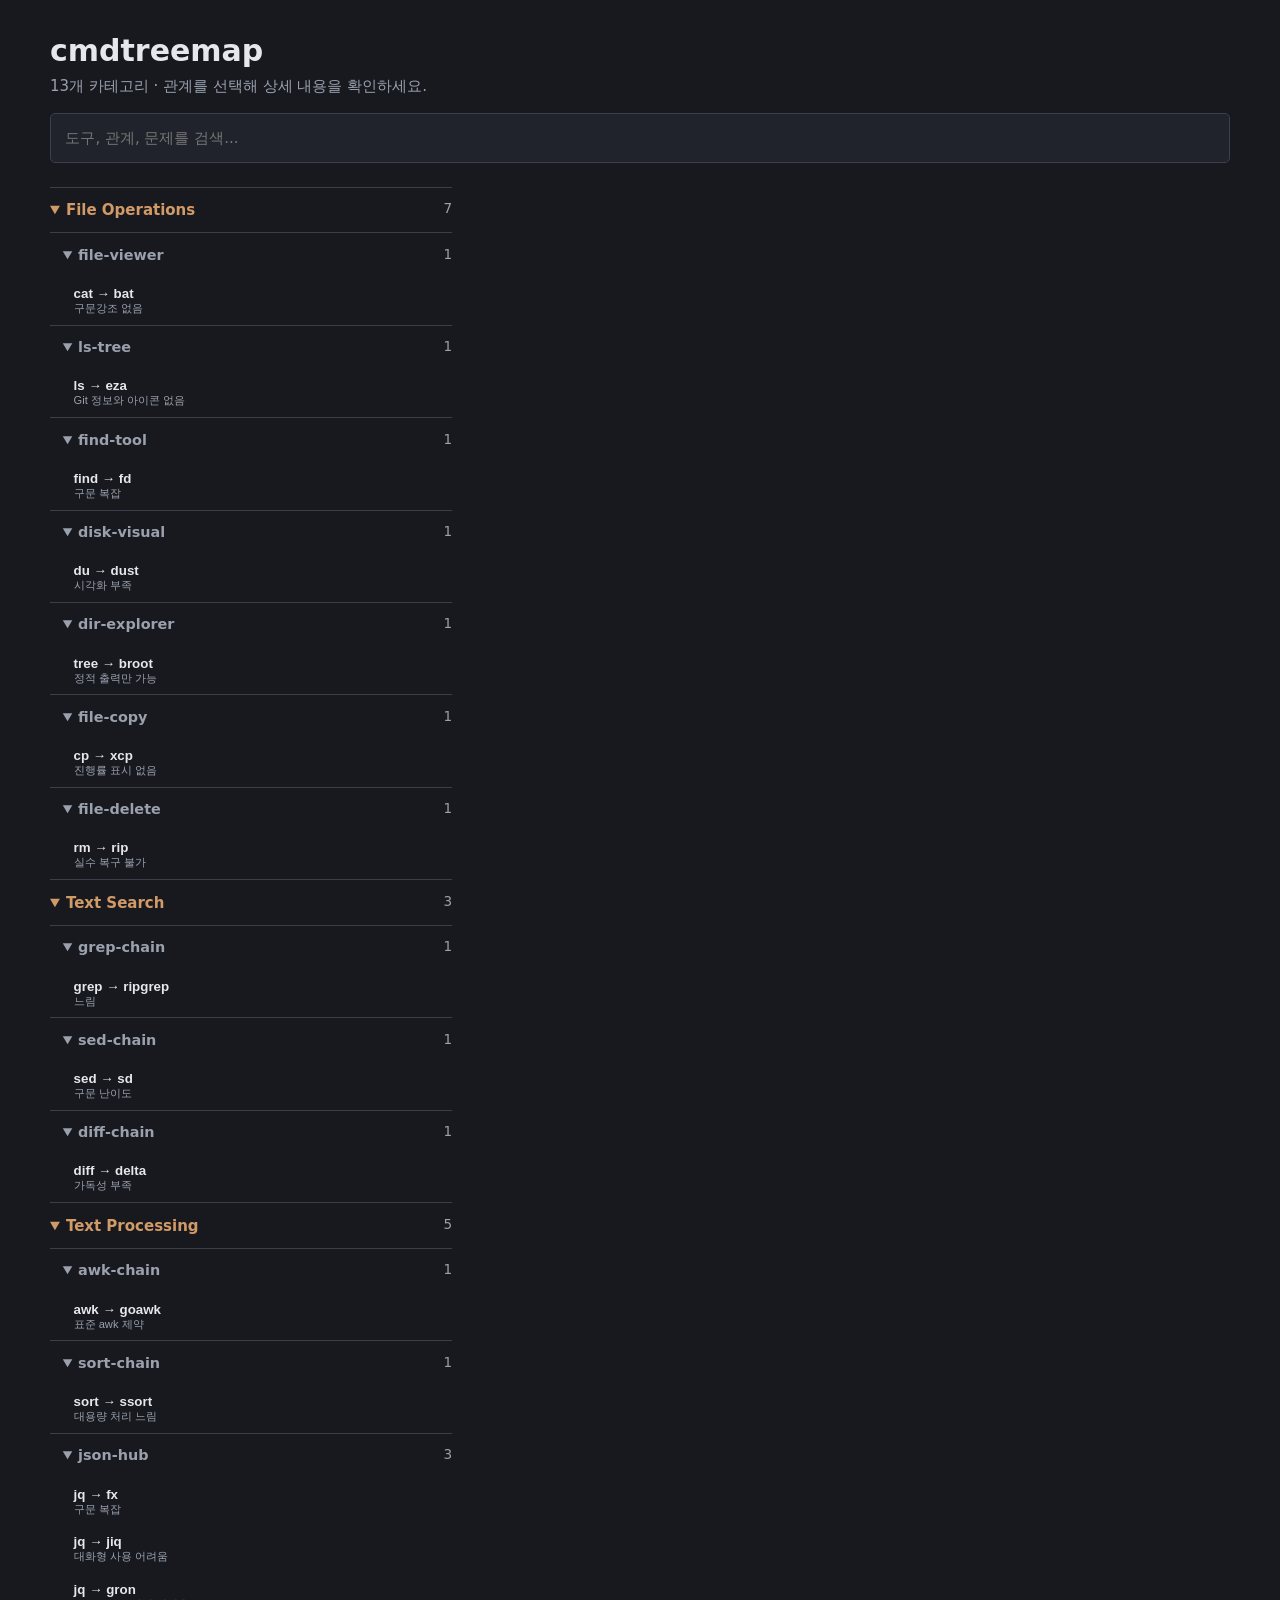
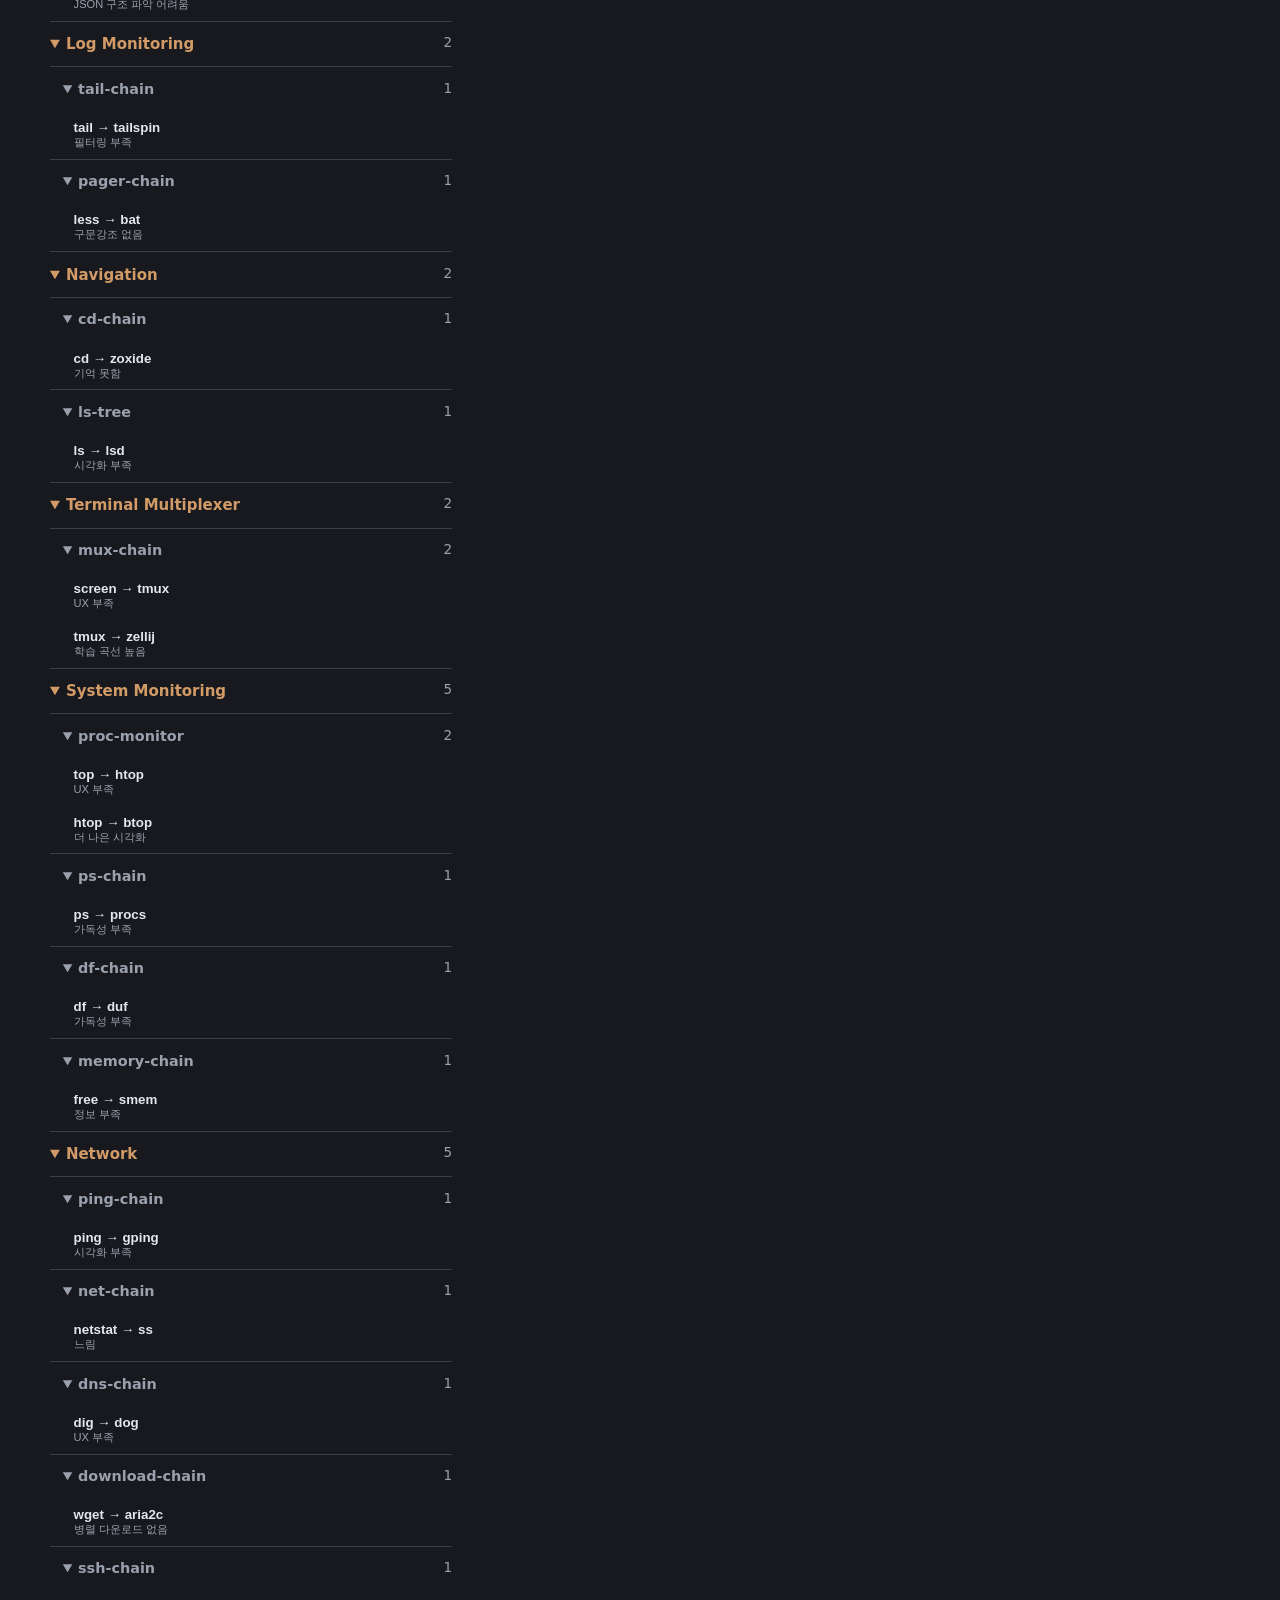
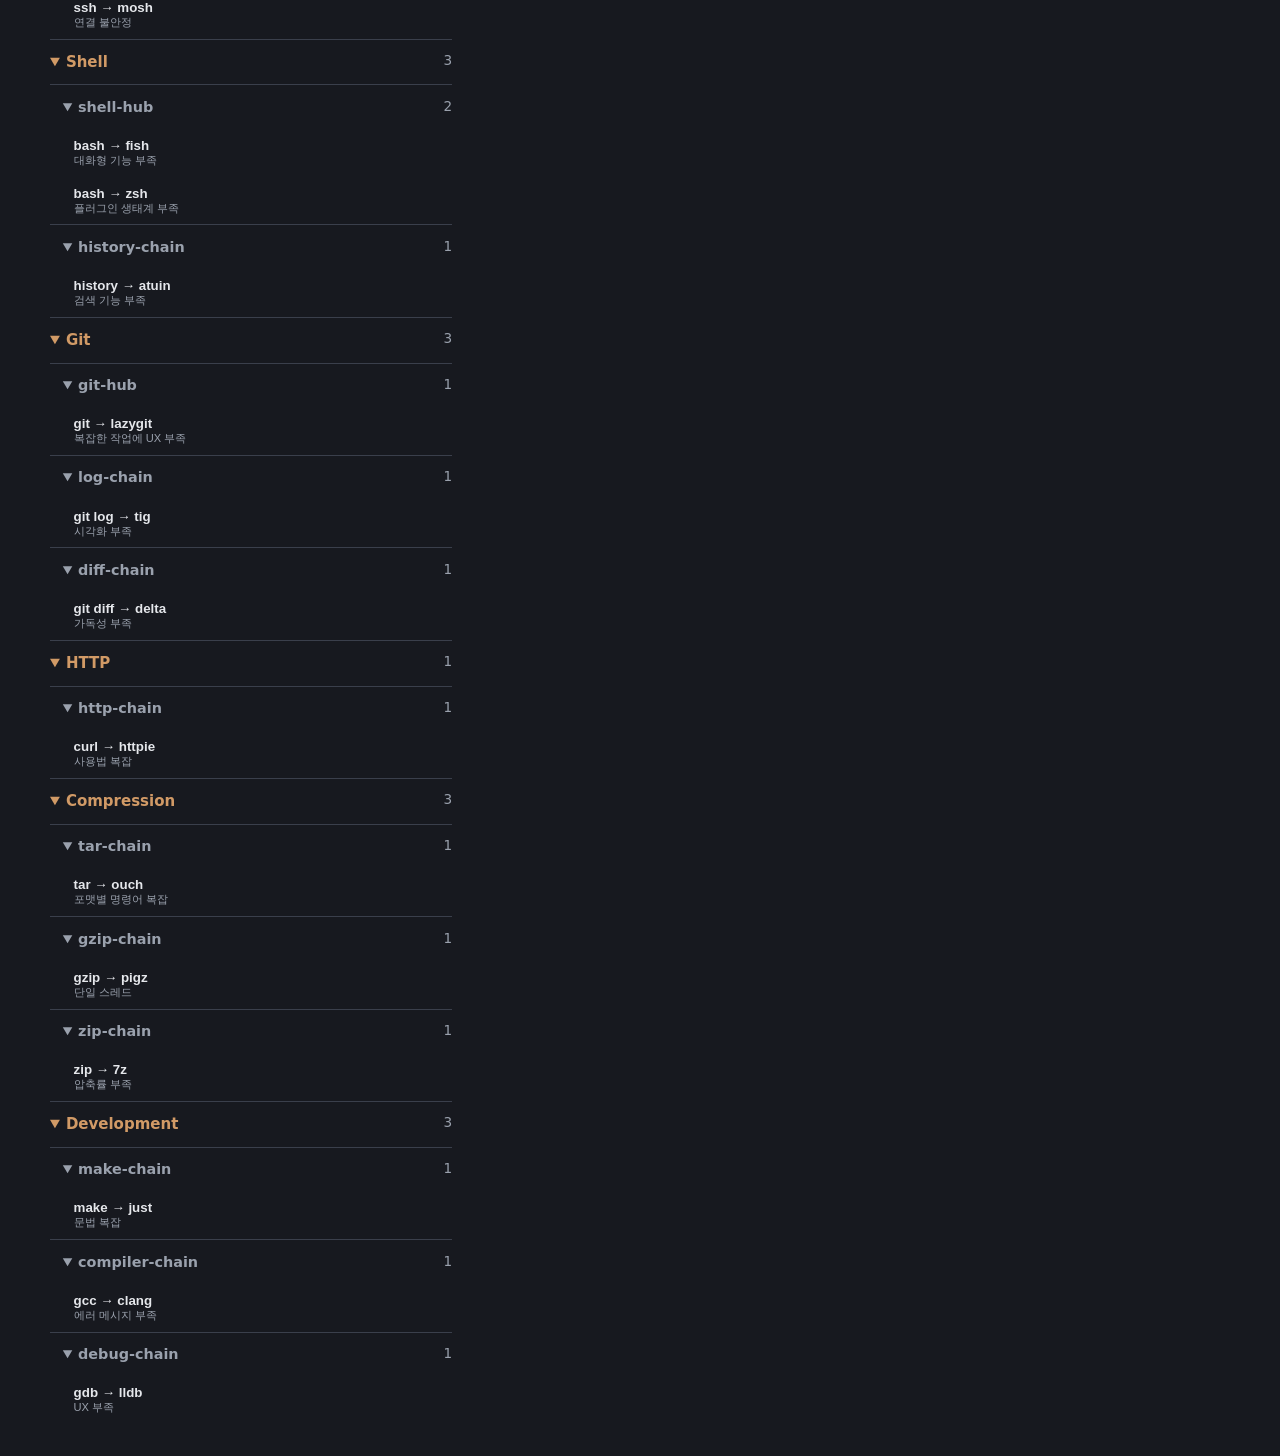
==== cmdtreemap/web/index.html @ 7da6ec35 "feat: cmdtreemap Web UI with tree, search, and detail views" ====
<!doctype html>
<html lang="ko">
<head>
  <meta charset="utf-8">
  <meta name="viewport" content="width=device-width, initial-scale=1">
  <title>cmdtreemap</title>
  <style>
    :root { color-scheme: dark; --bg: #17191f; --panel: #20232b; --line: #3a3f4b; --text: #e5e7eb; --muted: #9aa1ad; --accent: #98c379; --orange: #d19a66; }
    * { box-sizing: border-box; }
    body { margin: 0; background: var(--bg); color: var(--text); font: 15px/1.6 system-ui, sans-serif; }
    main { width: min(1180px, calc(100% - 2rem)); margin: 2rem auto; }
    h1 { margin-bottom: .25rem; }
    h1, h2, h3 { line-height: 1.25; }
    #status { color: var(--muted); margin-top: 0; }
    #search { width: 100%; padding: .75rem .9rem; border: 1px solid var(--line); border-radius: 5px; background: var(--panel); color: var(--text); font: inherit; }
    .layout { display: grid; grid-template-columns: minmax(260px, .8fr) minmax(0, 1.5fr); gap: 1.5rem; margin-top: 1.5rem; align-items: start; }
    #tree, #detail { min-width: 0; }
    #detail { padding: 1.25rem; border-left: 1px solid var(--line); }
    .tree-category, .tree-group { border-top: 1px solid var(--line); }
    summary { cursor: pointer; padding: .65rem 0; color: var(--orange); font-weight: 700; }
    summary span { float: right; color: var(--muted); font-size: .85rem; font-weight: 400; }
    .tree-group summary { padding-left: .8rem; color: var(--muted); font-size: .9rem; }
    ul { margin: 0; padding: 0; list-style: none; }
    .tree-item { width: 100%; padding: .55rem .7rem .55rem 1.35rem; border: 0; border-left: 2px solid transparent; background: transparent; color: var(--text); text-align: left; cursor: pointer; }
    .tree-item:hover, .tree-item:focus-visible, .tree-item.is-selected { border-left-color: var(--accent); background: var(--panel); }
    .tree-item strong, .tree-item small { display: block; }
    .tree-item small, .muted, .eyebrow { color: var(--muted); }
    .tree-item small { overflow: hidden; text-overflow: ellipsis; white-space: nowrap; }
    .eyebrow { margin: 0 0 .4rem; font-size: .85rem; }
    #detail h2 span { color: var(--muted); }
    .facts { margin: 1.5rem 0; }
    .facts div { padding: .8rem 0; border-top: 1px solid var(--line); }
    .facts dt { color: var(--orange); font-weight: 700; }
    .facts dd { margin: .2rem 0 0; }
    .detail-section { margin-top: 1.5rem; }
    .detail-section h3 { color: var(--orange); font-size: 1rem; }
    .tldr-list { list-style: decimal; padding-left: 1.4rem; }
    code { color: var(--accent); }
    a { color: #61afef; }
    .error { color: #e06c75; }
    @media (max-width: 767px) {
      main { width: min(100% - 1rem, 680px); margin: 1rem auto; }
      .layout { display: block; }
      #detail { margin-top: 1.5rem; padding: 1rem 0 0; border-top: 1px solid var(--line); border-left: 0; }
    }
  </style>
</head>
<body>
  <main>
    <h1>cmdtreemap</h1>
    <p id="status">데이터를 불러오는 중...</p>
    <input id="search" type="search" placeholder="도구, 관계, 문제를 검색..." autocomplete="off">
    <div class="layout">
      <nav id="tree" aria-label="명령어 관계 tree"></nav>
      <article id="detail" aria-live="polite" hidden></article>
    </div>
  </main>
  <script src="wasm_exec.js"></script>
  <script>
    const go = new Go();
    WebAssembly.instantiateStreaming(fetch('cmdtreemap.wasm'), go.importObject)
      .then((result) => go.run(result.instance))
      .catch(() => {});
  </script>
  <script type="module" src="app.js"></script>
</body>
</html>
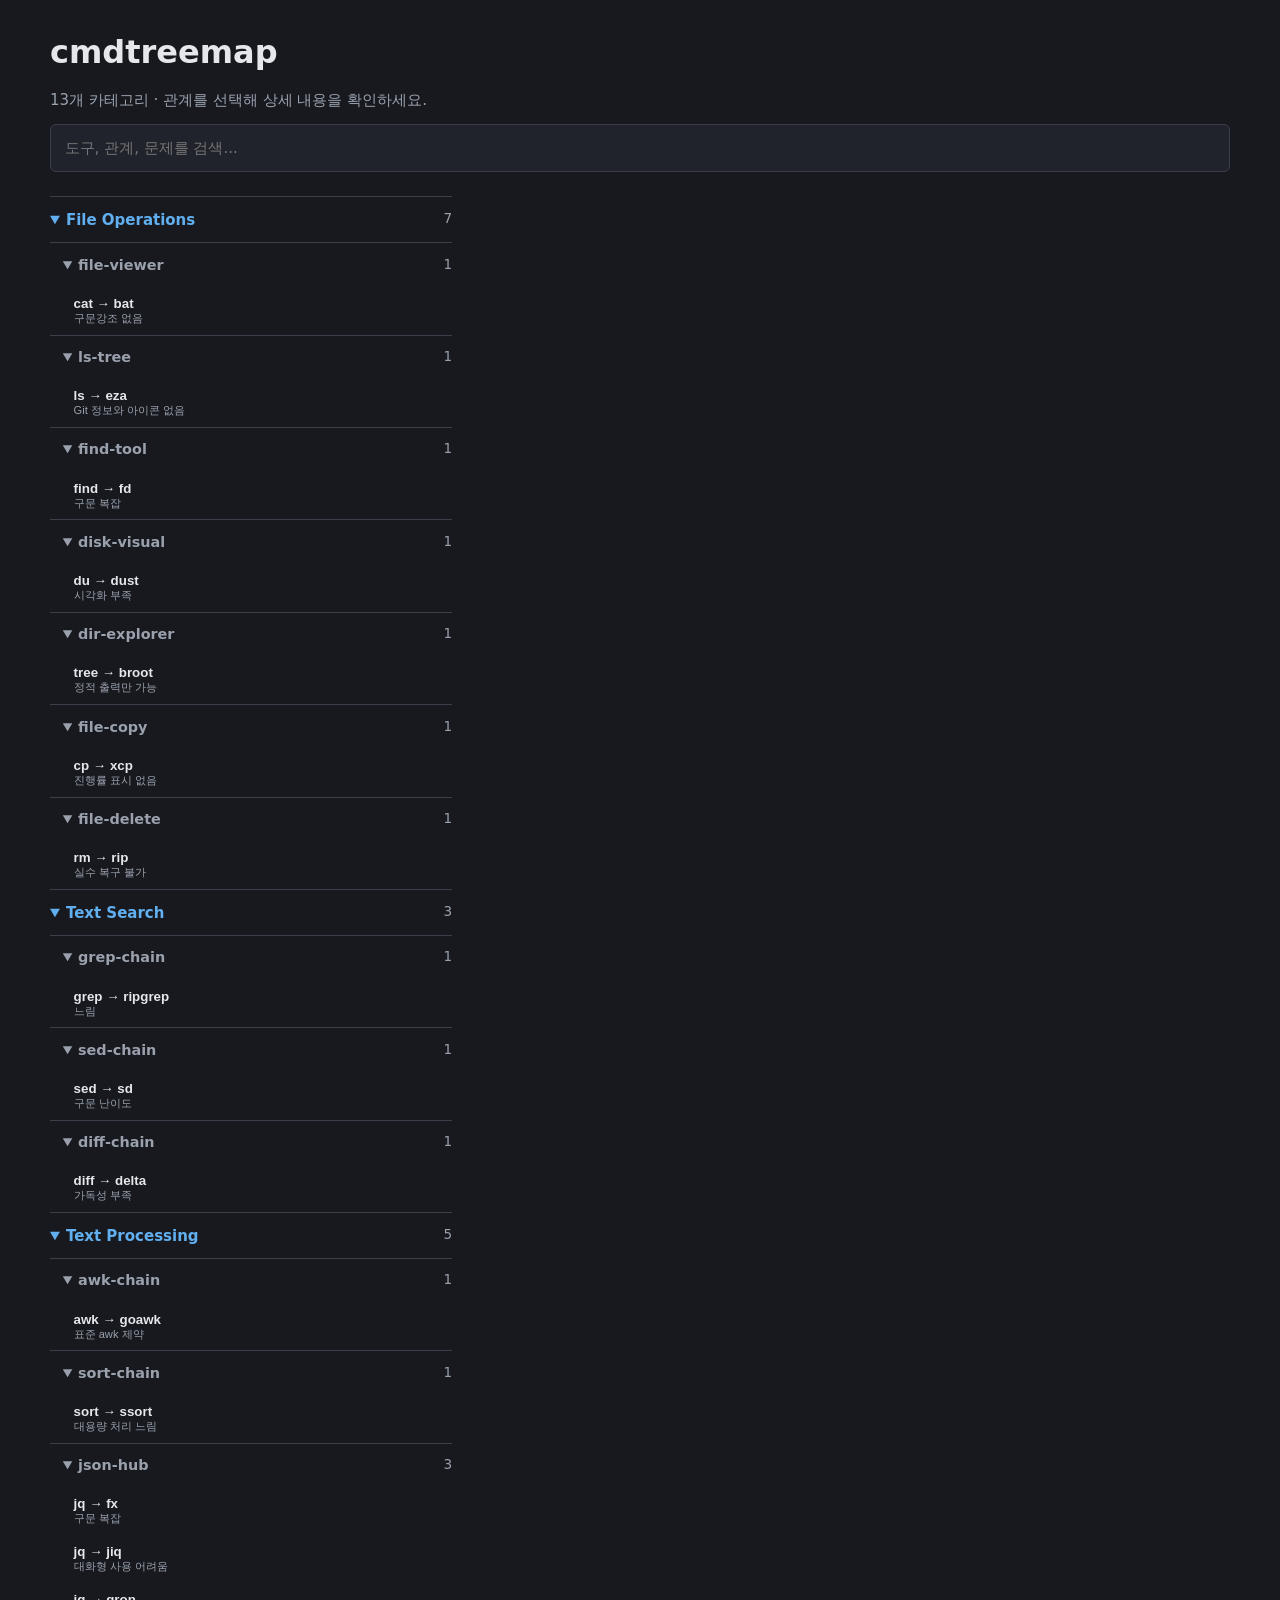
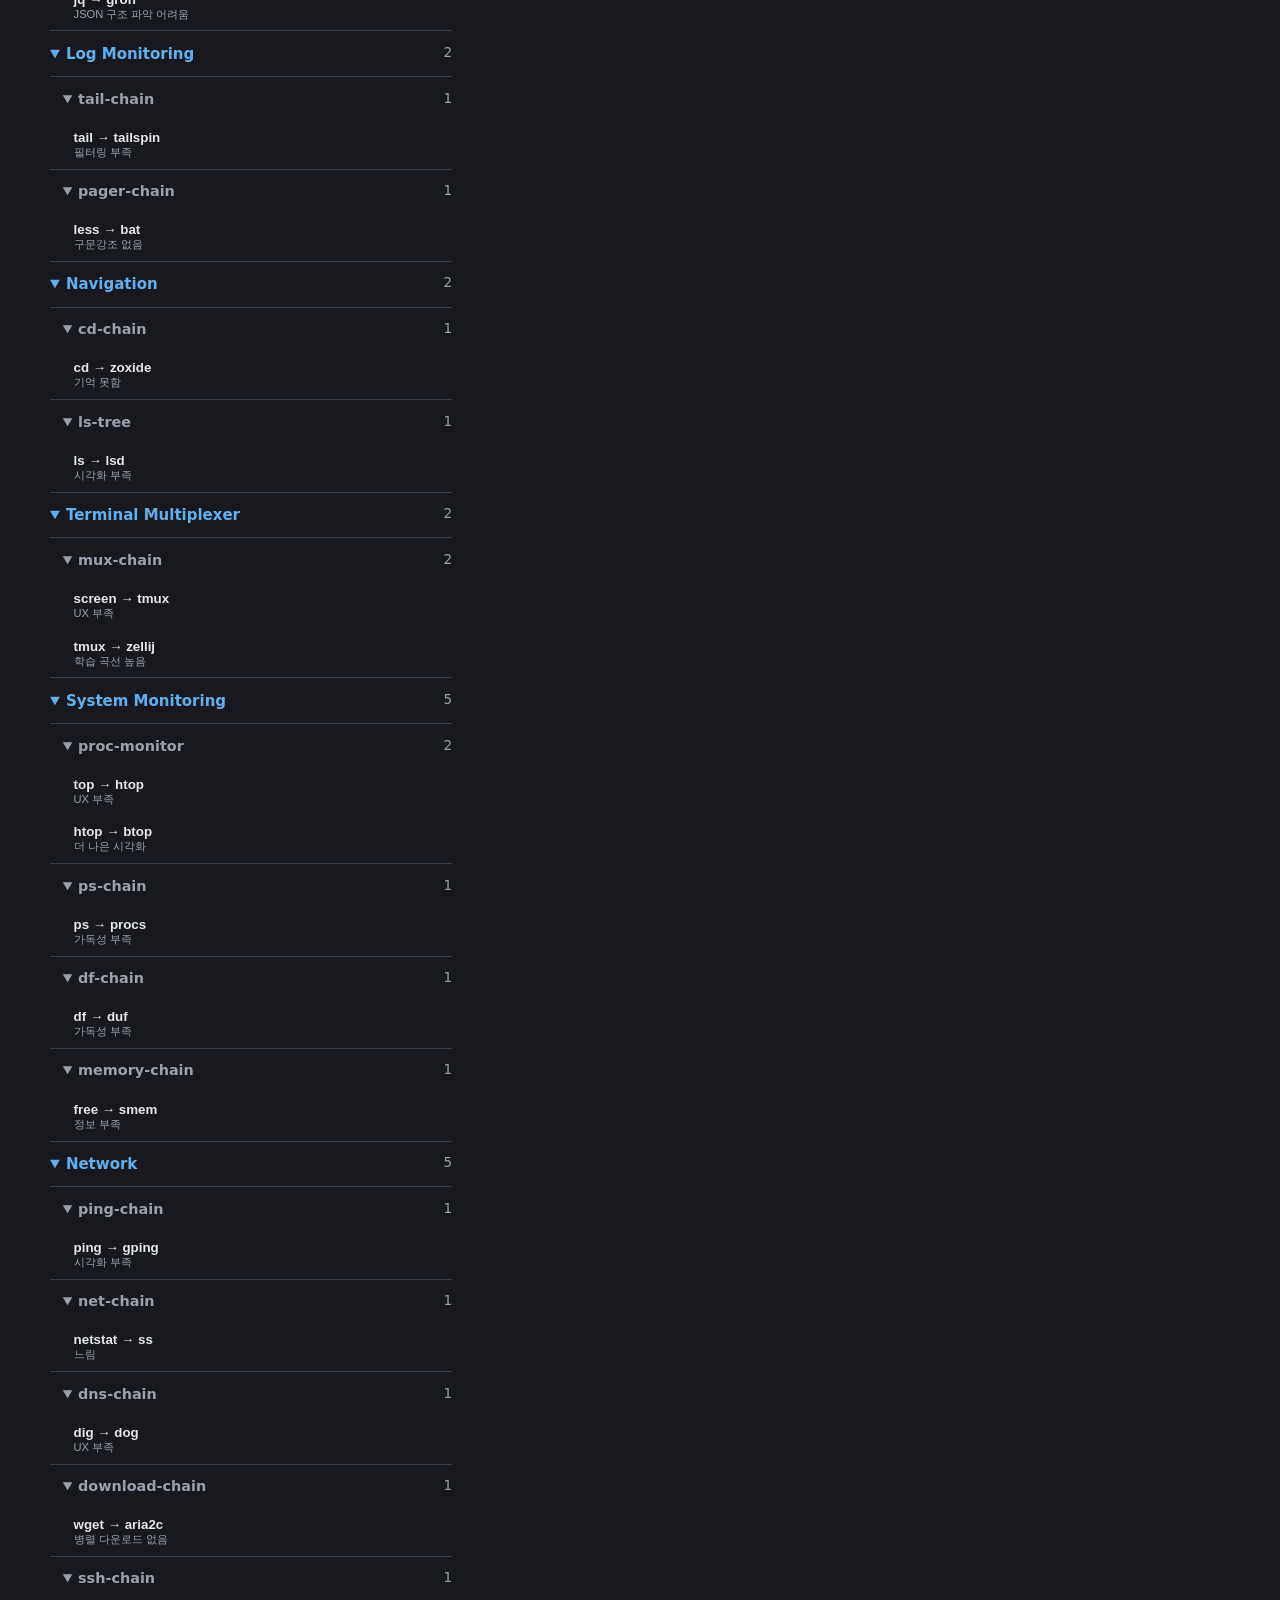
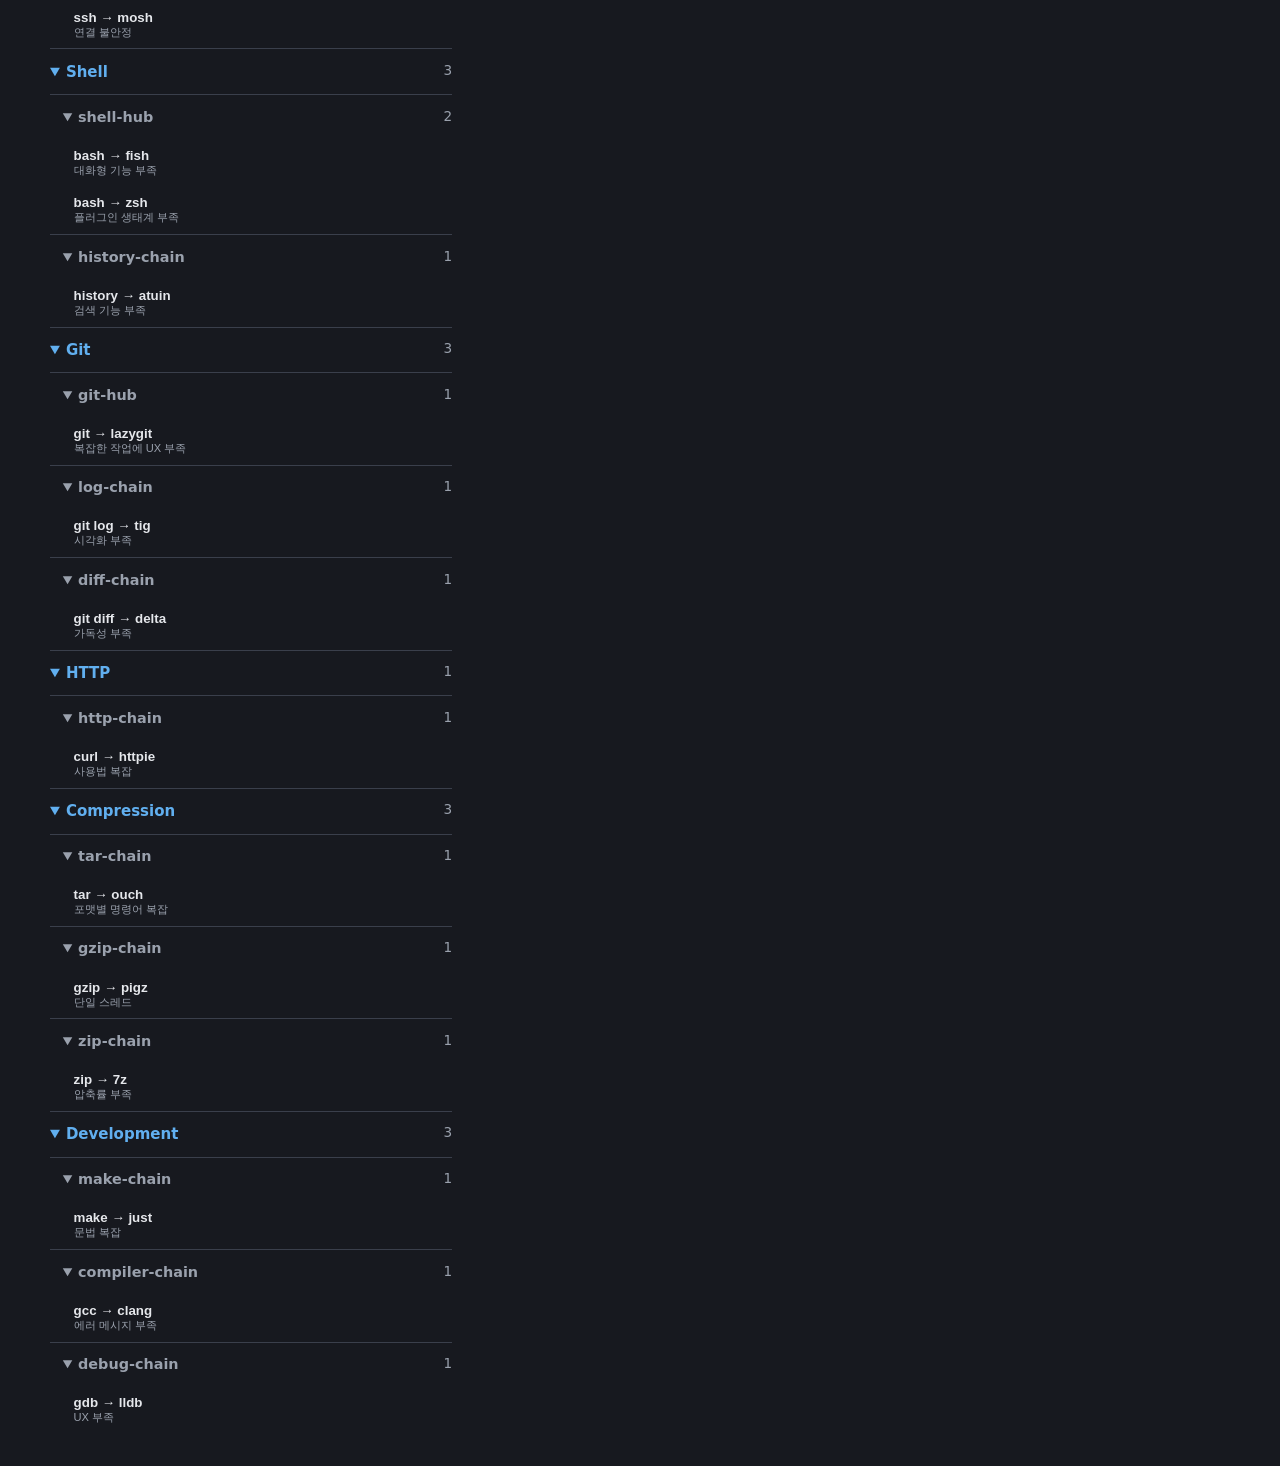
==== commit ea65d5ce: "refactor: centralize cmdtreemap web UI assets" ====
--- a/cmdtreemap/web/index.html
+++ b/cmdtreemap/web/index.html
@@ -4,59 +4,23 @@
   <meta charset="utf-8">
   <meta name="viewport" content="width=device-width, initial-scale=1">
   <title>cmdtreemap</title>
+  <link rel="stylesheet" href="app.css">
   <style>
-    :root { color-scheme: dark; --bg: #17191f; --panel: #20232b; --line: #3a3f4b; --text: #e5e7eb; --muted: #9aa1ad; --accent: #98c379; --orange: #d19a66; }
-    * { box-sizing: border-box; }
-    body { margin: 0; background: var(--bg); color: var(--text); font: 15px/1.6 system-ui, sans-serif; }
+    :root { color-scheme: dark; }
+    body { margin: 0; background: #17191f; color: #e5e7eb; }
     main { width: min(1180px, calc(100% - 2rem)); margin: 2rem auto; }
-    h1 { margin-bottom: .25rem; }
-    h1, h2, h3 { line-height: 1.25; }
-    #status { color: var(--muted); margin-top: 0; }
-    #search { width: 100%; padding: .75rem .9rem; border: 1px solid var(--line); border-radius: 5px; background: var(--panel); color: var(--text); font: inherit; }
-    .layout { display: grid; grid-template-columns: minmax(260px, .8fr) minmax(0, 1.5fr); gap: 1.5rem; margin-top: 1.5rem; align-items: start; }
-    #tree, #detail { min-width: 0; }
-    #detail { padding: 1.25rem; border-left: 1px solid var(--line); }
-    .tree-category, .tree-group { border-top: 1px solid var(--line); }
-    summary { cursor: pointer; padding: .65rem 0; color: var(--orange); font-weight: 700; }
-    summary span { float: right; color: var(--muted); font-size: .85rem; font-weight: 400; }
-    .tree-group summary { padding-left: .8rem; color: var(--muted); font-size: .9rem; }
-    ul { margin: 0; padding: 0; list-style: none; }
-    .tree-item { width: 100%; padding: .55rem .7rem .55rem 1.35rem; border: 0; border-left: 2px solid transparent; background: transparent; color: var(--text); text-align: left; cursor: pointer; }
-    .tree-item:hover, .tree-item:focus-visible, .tree-item.is-selected { border-left-color: var(--accent); background: var(--panel); }
-    .tree-item strong, .tree-item small { display: block; }
-    .tree-item small, .muted, .eyebrow { color: var(--muted); }
-    .tree-item small { overflow: hidden; text-overflow: ellipsis; white-space: nowrap; }
-    .eyebrow { margin: 0 0 .4rem; font-size: .85rem; }
-    #detail h2 span { color: var(--muted); }
-    .facts { margin: 1.5rem 0; }
-    .facts div { padding: .8rem 0; border-top: 1px solid var(--line); }
-    .facts dt { color: var(--orange); font-weight: 700; }
-    .facts dd { margin: .2rem 0 0; }
-    .detail-section { margin-top: 1.5rem; }
-    .detail-section h3 { color: var(--orange); font-size: 1rem; }
-    .tldr-list { list-style: decimal; padding-left: 1.4rem; }
-    code { color: var(--accent); }
-    a { color: #61afef; }
-    .error { color: #e06c75; }
-    @media (max-width: 767px) {
-      main { width: min(100% - 1rem, 680px); margin: 1rem auto; }
-      .layout { display: block; }
-      #detail { margin-top: 1.5rem; padding: 1rem 0 0; border-top: 1px solid var(--line); border-left: 0; }
-    }
+    h1 { margin-bottom: 1rem; font: 700 2rem/1.25 system-ui, sans-serif; }
+    @media (max-width: 767px) { main { width: min(100% - 1rem, 680px); margin: 1rem auto; } }
   </style>
 </head>
 <body>
   <main>
     <h1>cmdtreemap</h1>
-    <p id="status">데이터를 불러오는 중...</p>
-    <input id="search" type="search" placeholder="도구, 관계, 문제를 검색..." autocomplete="off">
-    <div class="layout">
-      <nav id="tree" aria-label="명령어 관계 tree"></nav>
-      <article id="detail" aria-live="polite" hidden></article>
-    </div>
+    <div id="cmdtreemap-root"></div>
   </main>
   <script src="wasm_exec.js"></script>
   <script>
+    window.CMDTREEMAP_BASE = './';
     const go = new Go();
     WebAssembly.instantiateStreaming(fetch('cmdtreemap.wasm'), go.importObject)
       .then((result) => go.run(result.instance))
--- a/cmdtreemap/web/app.css
+++ b/cmdtreemap/web/app.css
@@ -0,0 +1,44 @@
+.cmdtreemap-app {
+  --cmd-bg: var(--main-bg, #17191f);
+  --cmd-panel: var(--card-bg, #20232b);
+  --cmd-line: var(--btn-border-color, #3a3f4b);
+  --cmd-text: var(--text-color, #e5e7eb);
+  --cmd-muted: var(--text-muted-color, #9aa1ad);
+  --cmd-accent: var(--link-color, #61afef);
+  color: var(--cmd-text);
+  font: 15px/1.6 system-ui, sans-serif;
+}
+
+.cmdtreemap-status { margin: 0 0 .75rem; color: var(--cmd-muted); }
+.cmdtreemap-search { width: 100%; padding: .7rem .85rem; border: 1px solid var(--cmd-line); border-radius: 6px; background: var(--cmd-panel); color: var(--cmd-text); font: inherit; }
+.cmdtreemap-layout { display: grid; grid-template-columns: minmax(240px, .8fr) minmax(0, 1.5fr); gap: 1.5rem; margin-top: 1.5rem; align-items: start; }
+.cmdtreemap-tree, .cmdtreemap-detail { min-width: 0; }
+.cmdtreemap-detail { padding-left: 1.5rem; border-left: 1px solid var(--cmd-line); }
+.cmdtreemap-category, .cmdtreemap-group { border-top: 1px solid var(--cmd-line); }
+.cmdtreemap-app summary { cursor: pointer; padding: .65rem 0; color: var(--cmd-accent); font-weight: 700; }
+.cmdtreemap-app summary span { float: right; color: var(--cmd-muted); font-size: .85rem; font-weight: 400; }
+.cmdtreemap-group summary { padding-left: .8rem; color: var(--cmd-muted); font-size: .9rem; }
+.cmdtreemap-app ul { margin: 0; padding: 0; list-style: none; }
+.cmdtreemap-item { width: 100%; padding: .55rem .7rem .55rem 1.35rem; border: 0; border-left: 2px solid transparent; background: transparent; color: var(--cmd-text); text-align: left; cursor: pointer; }
+.cmdtreemap-item:hover, .cmdtreemap-item:focus-visible, .cmdtreemap-item.is-selected { border-left-color: var(--cmd-accent); background: var(--cmd-panel); }
+.cmdtreemap-item strong, .cmdtreemap-item small { display: block; }
+.cmdtreemap-item small { overflow: hidden; color: var(--cmd-muted); text-overflow: ellipsis; white-space: nowrap; }
+.cmdtreemap-muted, .cmdtreemap-eyebrow { color: var(--cmd-muted); }
+.cmdtreemap-eyebrow { margin: 0 0 .4rem; font-size: .85rem; }
+.cmdtreemap-detail h2 { margin-top: 0; }
+.cmdtreemap-detail h2 span { color: var(--cmd-muted); }
+.cmdtreemap-facts { margin: 1.5rem 0; }
+.cmdtreemap-facts div { padding: .8rem 0; border-top: 1px solid var(--cmd-line); }
+.cmdtreemap-facts dt { color: var(--cmd-accent); font-weight: 700; }
+.cmdtreemap-facts dd { margin: .2rem 0 0; }
+.cmdtreemap-section { margin-top: 1.5rem; }
+.cmdtreemap-section h3 { margin: 0 0 .6rem; color: var(--cmd-accent); font-size: 1rem; }
+.cmdtreemap-tldr { list-style: decimal; padding-left: 1.4rem; }
+.cmdtreemap-tldr code { color: var(--cmd-accent); }
+.cmdtreemap-app a { color: var(--cmd-accent); }
+.cmdtreemap-error { color: #e06c75; }
+
+@media (max-width: 767px) {
+  .cmdtreemap-layout { display: block; }
+  .cmdtreemap-detail { margin-top: 1.5rem; padding: 1rem 0 0; border-top: 1px solid var(--cmd-line); border-left: 0; }
+}
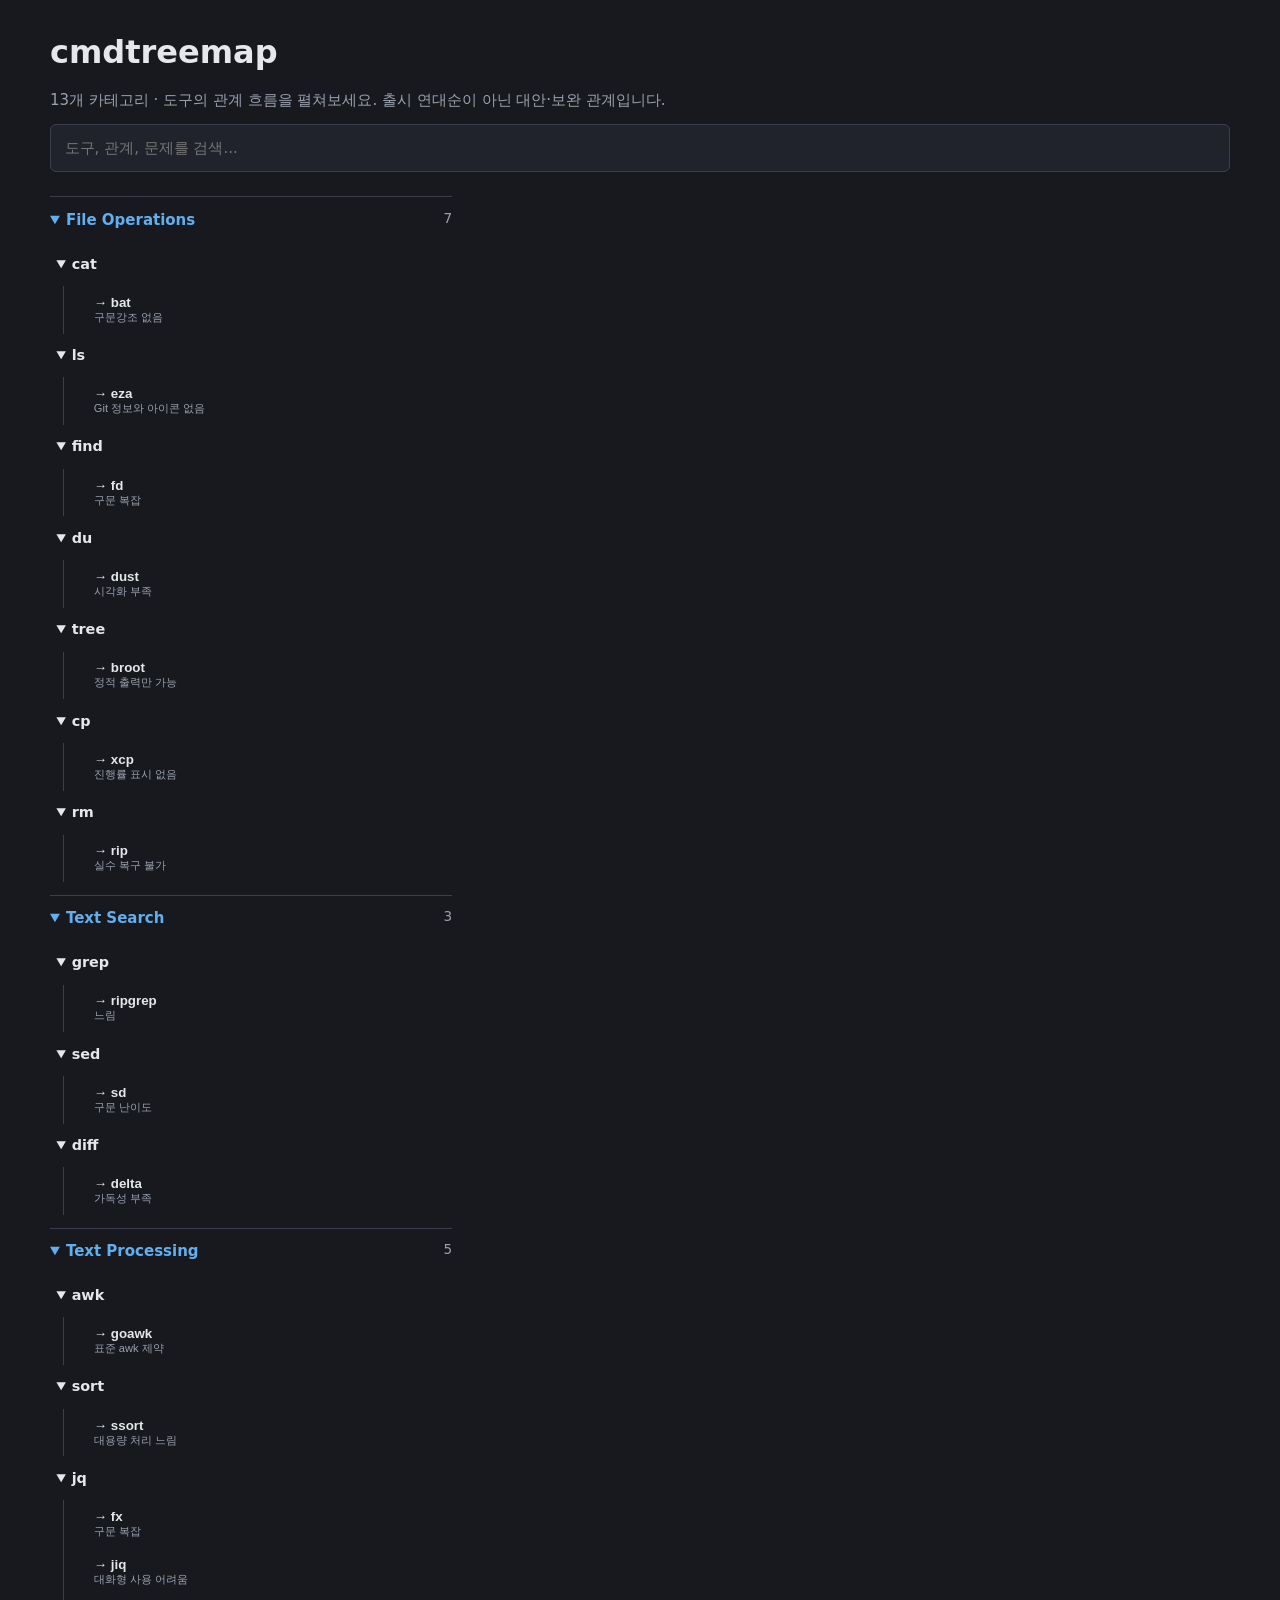
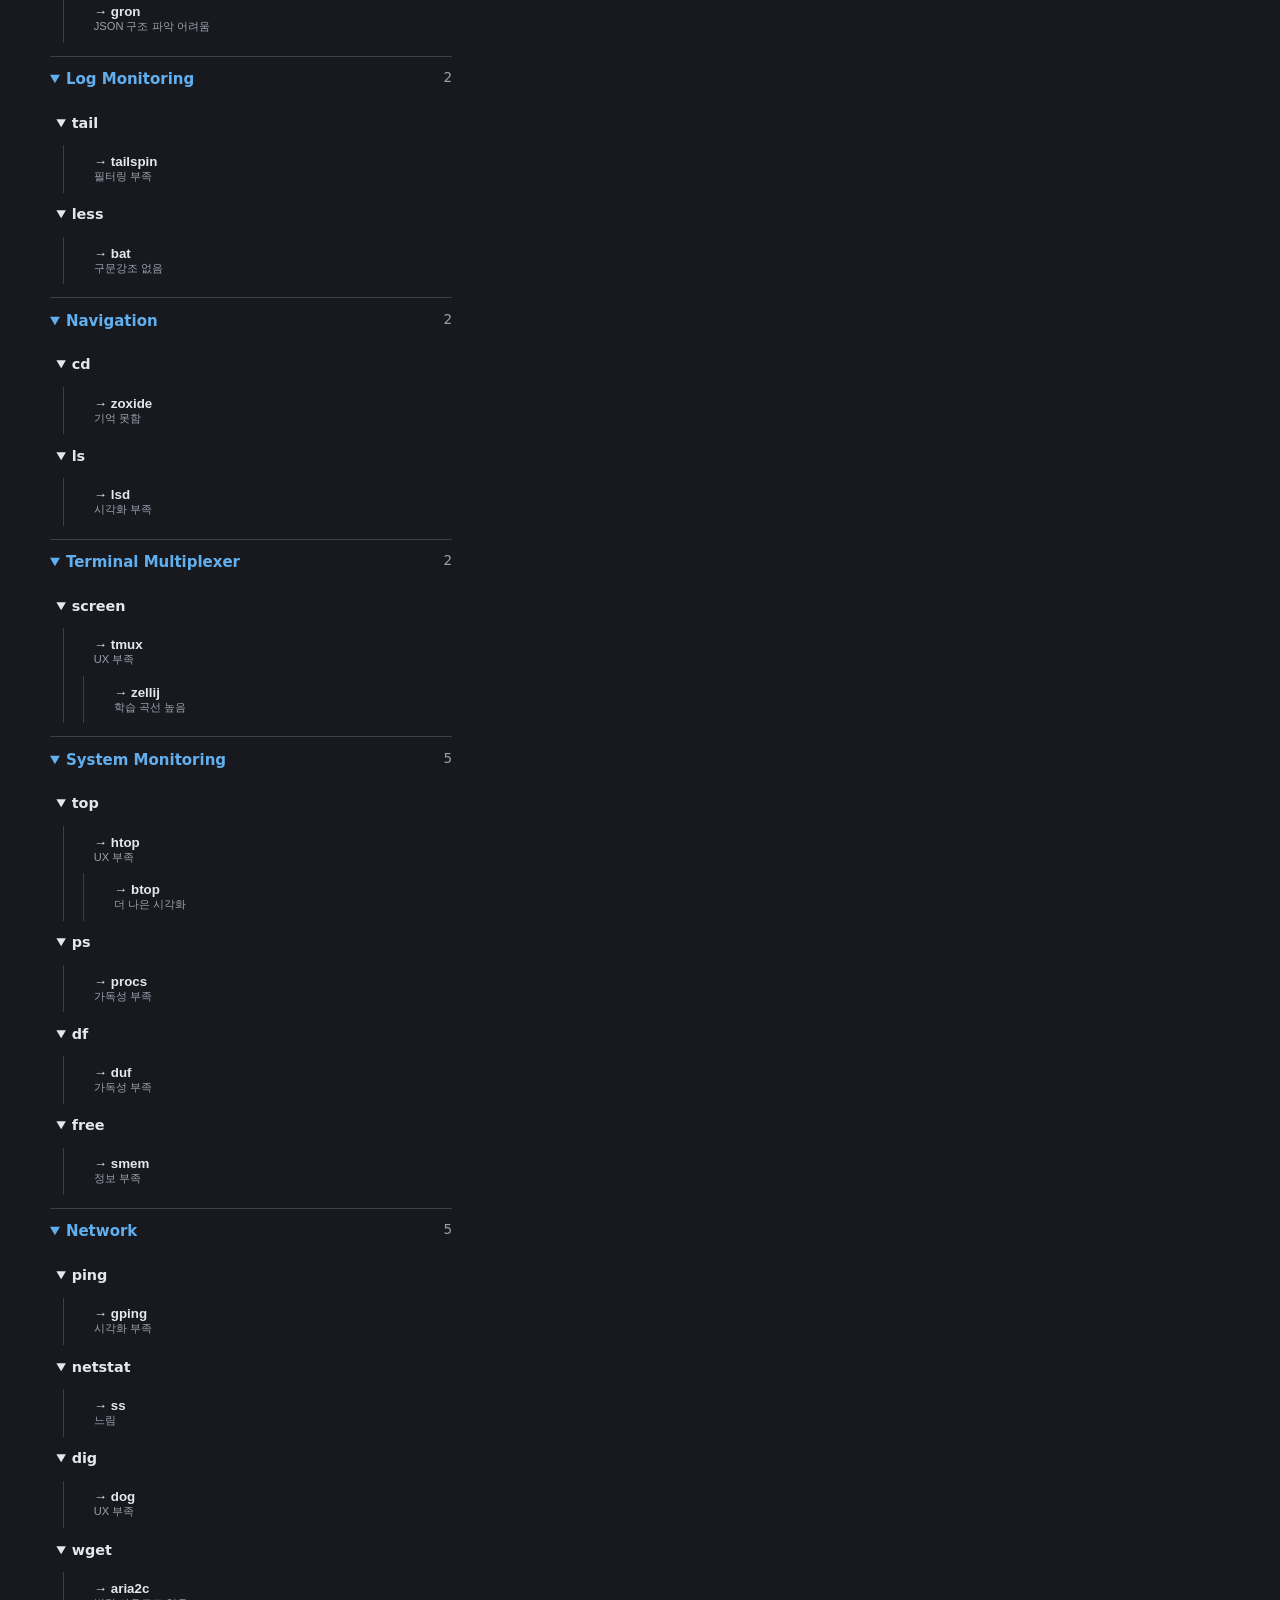
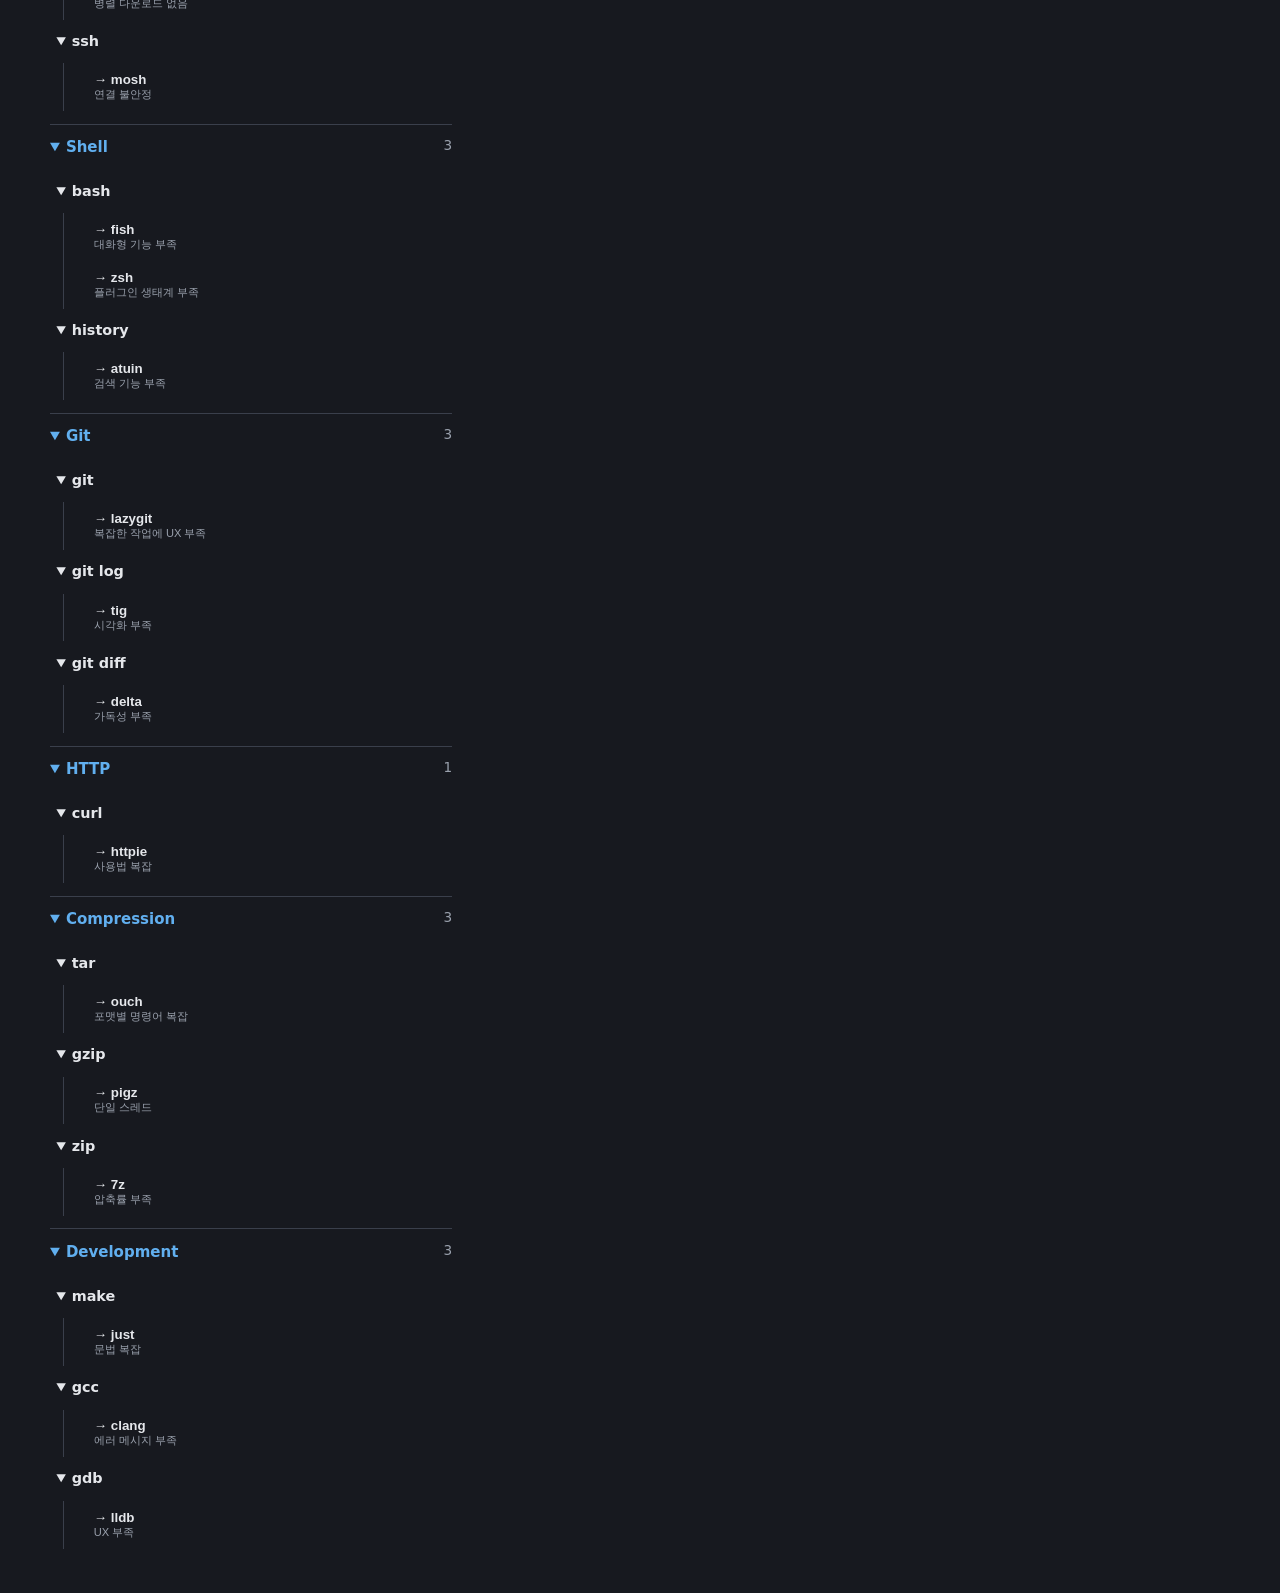
==== commit b26b47ef: "refactor(cmdtreemap): remove unused WASM and simplify web deployment" ====
--- a/cmdtreemap/web/index.html
+++ b/cmdtreemap/web/index.html
@@ -18,14 +18,6 @@
     <h1>cmdtreemap</h1>
     <div id="cmdtreemap-root"></div>
   </main>
-  <script src="wasm_exec.js"></script>
-  <script>
-    window.CMDTREEMAP_BASE = './';
-    const go = new Go();
-    WebAssembly.instantiateStreaming(fetch('cmdtreemap.wasm'), go.importObject)
-      .then((result) => go.run(result.instance))
-      .catch(() => {});
-  </script>
   <script type="module" src="app.js"></script>
 </body>
 </html>
--- a/cmdtreemap/web/app.css
+++ b/cmdtreemap/web/app.css
@@ -14,11 +14,14 @@
 .cmdtreemap-layout { display: grid; grid-template-columns: minmax(240px, .8fr) minmax(0, 1.5fr); gap: 1.5rem; margin-top: 1.5rem; align-items: start; }
 .cmdtreemap-tree, .cmdtreemap-detail { min-width: 0; }
 .cmdtreemap-detail { padding-left: 1.5rem; border-left: 1px solid var(--cmd-line); }
-.cmdtreemap-category, .cmdtreemap-group { border-top: 1px solid var(--cmd-line); }
+.cmdtreemap-category { border-top: 1px solid var(--cmd-line); }
 .cmdtreemap-app summary { cursor: pointer; padding: .65rem 0; color: var(--cmd-accent); font-weight: 700; }
 .cmdtreemap-app summary span { float: right; color: var(--cmd-muted); font-size: .85rem; font-weight: 400; }
-.cmdtreemap-group summary { padding-left: .8rem; color: var(--cmd-muted); font-size: .9rem; }
+.cmdtreemap-branch > summary { padding-left: .4rem; color: var(--cmd-text); font-size: .9rem; }
 .cmdtreemap-app ul { margin: 0; padding: 0; list-style: none; }
+.cmdtreemap-paths ul { margin-left: .8rem; padding-left: .4rem; border-left: 1px solid var(--cmd-line); }
+.cmdtreemap-app .cmdtreemap-paths { padding-bottom: .8rem; }
+.cmdtreemap-paths strong { overflow-wrap: anywhere; }
 .cmdtreemap-item { width: 100%; padding: .55rem .7rem .55rem 1.35rem; border: 0; border-left: 2px solid transparent; background: transparent; color: var(--cmd-text); text-align: left; cursor: pointer; }
 .cmdtreemap-item:hover, .cmdtreemap-item:focus-visible, .cmdtreemap-item.is-selected { border-left-color: var(--cmd-accent); background: var(--cmd-panel); }
 .cmdtreemap-item strong, .cmdtreemap-item small { display: block; }
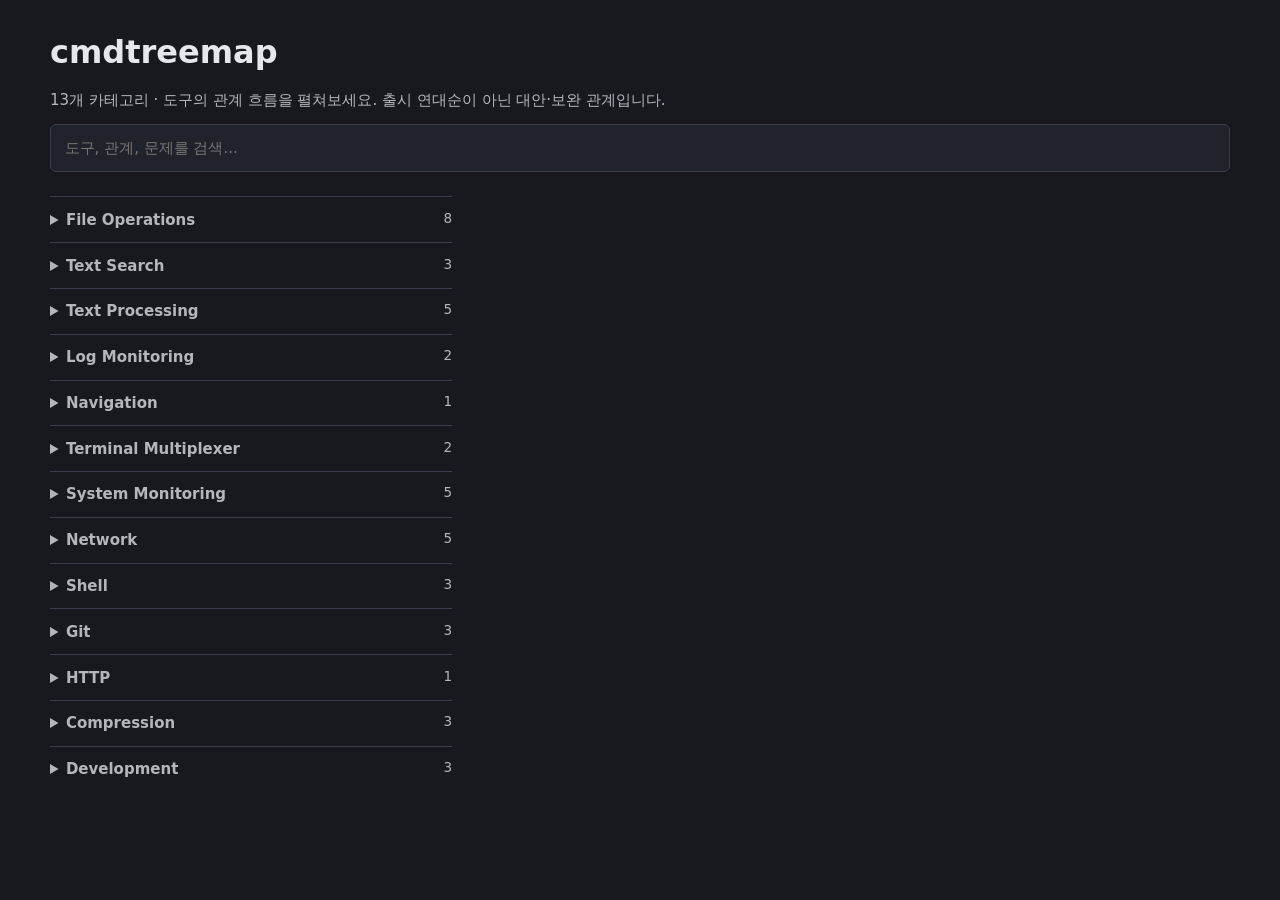
==== commit d988f245: "refactor: move commands.json to project root" ====
--- a/cmdtreemap/web/index.html
+++ b/cmdtreemap/web/index.html
@@ -16,7 +16,7 @@
 <body>
   <main>
     <h1>cmdtreemap</h1>
-    <div id="cmdtreemap-root"></div>
+    <div id="cmdtreemap-root" data-source="../commands.json"></div>
   </main>
   <script type="module" src="app.js"></script>
 </body>
--- a/cmdtreemap/web/app.css
+++ b/cmdtreemap/web/app.css
@@ -3,7 +3,7 @@
   --cmd-panel: var(--card-bg, #20232b);
   --cmd-line: var(--btn-border-color, #3a3f4b);
   --cmd-text: var(--text-color, #e5e7eb);
-  --cmd-muted: var(--text-muted-color, #9aa1ad);
+  --cmd-muted: color-mix(in srgb, var(--cmd-text) 76%, var(--cmd-bg));
   --cmd-accent: var(--link-color, #61afef);
   color: var(--cmd-text);
   font: 15px/1.6 system-ui, sans-serif;
@@ -15,7 +15,8 @@
 .cmdtreemap-tree, .cmdtreemap-detail { min-width: 0; }
 .cmdtreemap-detail { padding-left: 1.5rem; border-left: 1px solid var(--cmd-line); }
 .cmdtreemap-category { border-top: 1px solid var(--cmd-line); }
-.cmdtreemap-app summary { cursor: pointer; padding: .65rem 0; color: var(--cmd-accent); font-weight: 700; }
+.cmdtreemap-app summary { cursor: pointer; padding: .65rem 0; color: var(--cmd-muted); font-weight: 700; }
+.cmdtreemap-app :is(button, summary, input, a):focus-visible { outline: 2px solid var(--cmd-accent); outline-offset: 2px; }
 .cmdtreemap-app summary span { float: right; color: var(--cmd-muted); font-size: .85rem; font-weight: 400; }
 .cmdtreemap-branch > summary { padding-left: .4rem; color: var(--cmd-text); font-size: .9rem; }
 .cmdtreemap-app ul { margin: 0; padding: 0; list-style: none; }
@@ -23,21 +24,23 @@
 .cmdtreemap-app .cmdtreemap-paths { padding-bottom: .8rem; }
 .cmdtreemap-paths strong { overflow-wrap: anywhere; }
 .cmdtreemap-item { width: 100%; padding: .55rem .7rem .55rem 1.35rem; border: 0; border-left: 2px solid transparent; background: transparent; color: var(--cmd-text); text-align: left; cursor: pointer; }
-.cmdtreemap-item:hover, .cmdtreemap-item:focus-visible, .cmdtreemap-item.is-selected { border-left-color: var(--cmd-accent); background: var(--cmd-panel); }
-.cmdtreemap-item strong, .cmdtreemap-item small { display: block; }
-.cmdtreemap-item small { overflow: hidden; color: var(--cmd-muted); text-overflow: ellipsis; white-space: nowrap; }
+.cmdtreemap-item:hover { background: var(--cmd-panel); }
+.cmdtreemap-item:focus-visible, .cmdtreemap-item.is-selected { border-left-color: var(--cmd-accent); background: var(--cmd-panel); }
+.cmdtreemap-item.is-selected strong { color: var(--cmd-accent); }
+.cmdtreemap-item strong { display: inline; }
+.cmdtreemap-improvement { color: var(--cmd-muted); font-size: .85rem; line-height: 1.5; overflow-wrap: anywhere; }
 .cmdtreemap-muted, .cmdtreemap-eyebrow { color: var(--cmd-muted); }
 .cmdtreemap-eyebrow { margin: 0 0 .4rem; font-size: .85rem; }
 .cmdtreemap-detail h2 { margin-top: 0; }
 .cmdtreemap-detail h2 span { color: var(--cmd-muted); }
 .cmdtreemap-facts { margin: 1.5rem 0; }
 .cmdtreemap-facts div { padding: .8rem 0; border-top: 1px solid var(--cmd-line); }
-.cmdtreemap-facts dt { color: var(--cmd-accent); font-weight: 700; }
+.cmdtreemap-facts dt { color: var(--cmd-text); font-weight: 700; }
 .cmdtreemap-facts dd { margin: .2rem 0 0; }
 .cmdtreemap-section { margin-top: 1.5rem; }
-.cmdtreemap-section h3 { margin: 0 0 .6rem; color: var(--cmd-accent); font-size: 1rem; }
+.cmdtreemap-section h3 { margin: 0 0 .6rem; color: var(--cmd-text); font-size: 1rem; }
 .cmdtreemap-tldr { list-style: decimal; padding-left: 1.4rem; }
-.cmdtreemap-tldr code { color: var(--cmd-accent); }
+.cmdtreemap-tldr code { color: var(--cmd-text); }
 .cmdtreemap-app a { color: var(--cmd-accent); }
 .cmdtreemap-error { color: #e06c75; }
 
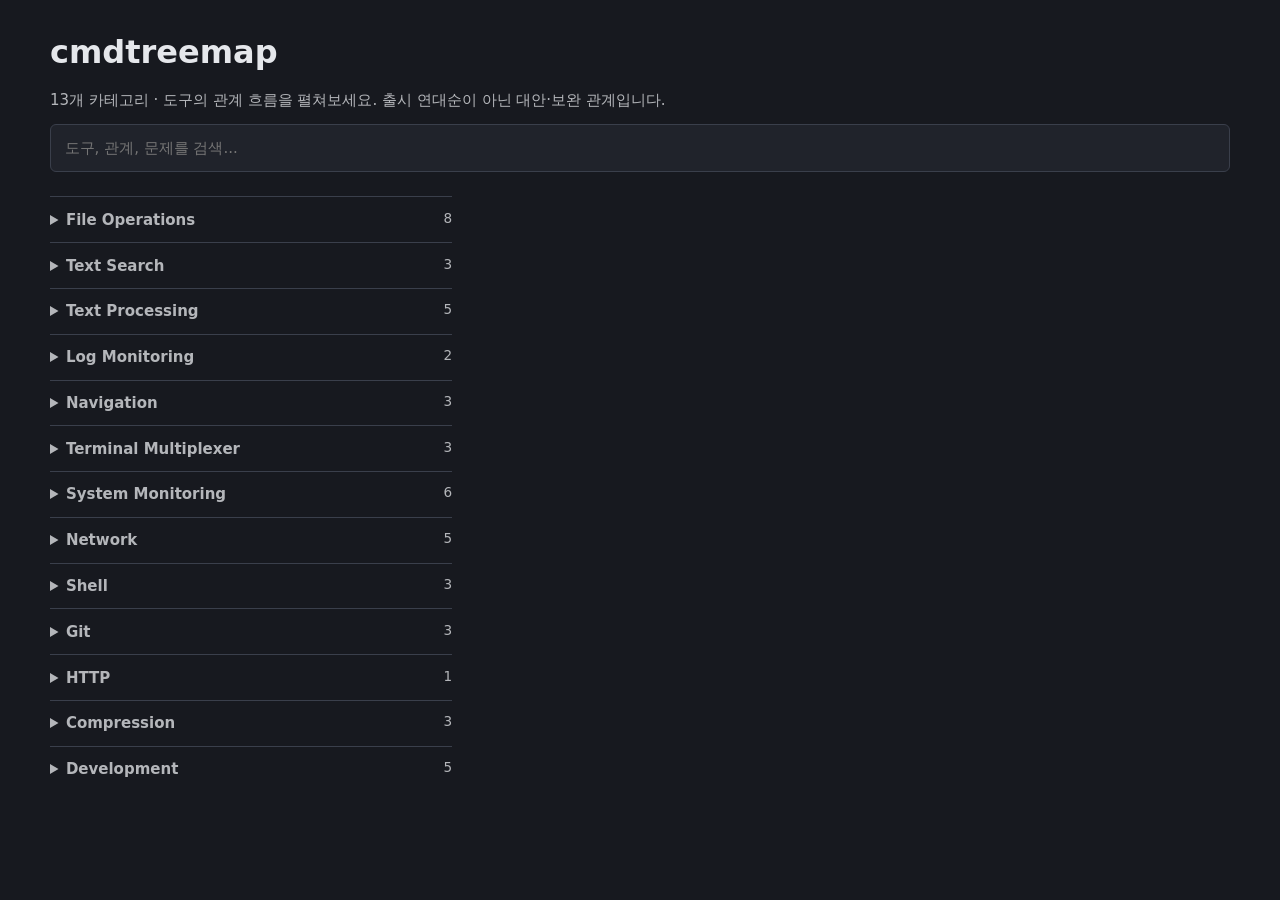
==== commit 98218cdc: "refactor: centralize reference catalogs and separate blog data sync" ====
--- a/cmdtreemap/web/index.html
+++ b/cmdtreemap/web/index.html
@@ -16,8 +16,9 @@
 <body>
   <main>
     <h1>cmdtreemap</h1>
-    <div id="cmdtreemap-root" data-source="../commands.json"></div>
+    <div id="cmdtreemap-root" data-source="../../reference/cli/catalog.json"></div>
   </main>
   <script type="module" src="app.js"></script>
 </body>
 </html>
+
--- a/cmdtreemap/web/app.css
+++ b/cmdtreemap/web/app.css
@@ -10,6 +10,15 @@
 }
 
 .cmdtreemap-status { margin: 0 0 .75rem; color: var(--cmd-muted); }
+.cmdtreemap-status > span:first-child { display: block; }
+.cmdtreemap-legend { display: flex; flex-wrap: wrap; gap: .45rem .8rem; margin-top: .65rem; font-size: .8rem; }
+.cmdtreemap-legend-item { display: inline-flex; align-items: center; gap: .35rem; }
+.cmdtreemap-relation-badge { display: inline-flex; align-items: center; margin-left: .45rem; padding: .08rem .4rem; border: 1px solid var(--cmd-line); border-radius: 999px; color: var(--cmd-muted); font-size: .72rem; font-weight: 700; line-height: 1.4; vertical-align: .08rem; white-space: nowrap; }
+.cmdtreemap-relation-badge--replacement { border-style: double; color: var(--cmd-text); }
+.cmdtreemap-relation-badge--complement { border-style: dashed; }
+.cmdtreemap-relation-badge--wrapper { border-style: dotted; }
+.cmdtreemap-relation-badge--specialized { border-radius: 4px; }
+.cmdtreemap-relation-description { color: var(--cmd-muted); }
 .cmdtreemap-search { width: 100%; padding: .7rem .85rem; border: 1px solid var(--cmd-line); border-radius: 6px; background: var(--cmd-panel); color: var(--cmd-text); font: inherit; }
 .cmdtreemap-layout { display: grid; grid-template-columns: minmax(240px, .8fr) minmax(0, 1.5fr); gap: 1.5rem; margin-top: 1.5rem; align-items: start; }
 .cmdtreemap-tree, .cmdtreemap-detail { min-width: 0; }
@@ -19,6 +28,7 @@
 .cmdtreemap-app :is(button, summary, input, a):focus-visible { outline: 2px solid var(--cmd-accent); outline-offset: 2px; }
 .cmdtreemap-app summary span { float: right; color: var(--cmd-muted); font-size: .85rem; font-weight: 400; }
 .cmdtreemap-branch > summary { padding-left: .4rem; color: var(--cmd-text); font-size: .9rem; }
+.cmdtreemap-command:hover, .cmdtreemap-command.is-selected { color: var(--cmd-accent); }
 .cmdtreemap-app ul { margin: 0; padding: 0; list-style: none; }
 .cmdtreemap-paths ul { margin-left: .8rem; padding-left: .4rem; border-left: 1px solid var(--cmd-line); }
 .cmdtreemap-app .cmdtreemap-paths { padding-bottom: .8rem; }
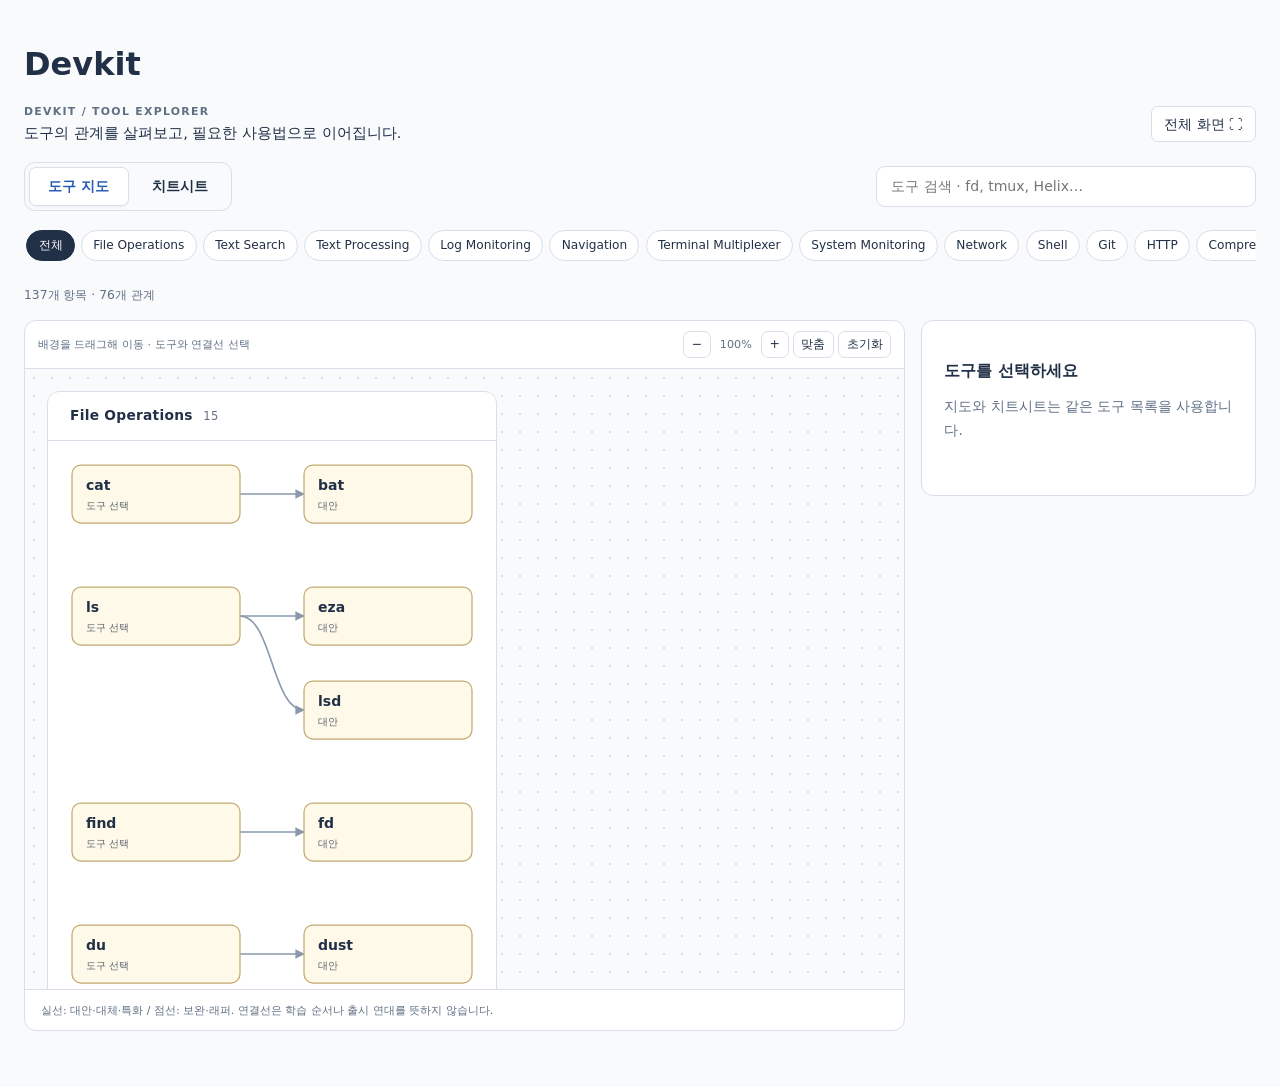
==== commit c13f3b7e: "refactor(devkit): own shared explorer modules and retire duplicate web renderer" ====
--- a/cmdtreemap/web/index.html
+++ b/cmdtreemap/web/index.html
@@ -1,24 +1,13 @@
 <!doctype html>
 <html lang="ko">
 <head>
-  <meta charset="utf-8">
-  <meta name="viewport" content="width=device-width, initial-scale=1">
-  <title>cmdtreemap</title>
-  <link rel="stylesheet" href="app.css">
-  <style>
-    :root { color-scheme: dark; }
-    body { margin: 0; background: #17191f; color: #e5e7eb; }
-    main { width: min(1180px, calc(100% - 2rem)); margin: 2rem auto; }
-    h1 { margin-bottom: 1rem; font: 700 2rem/1.25 system-ui, sans-serif; }
-    @media (max-width: 767px) { main { width: min(100% - 1rem, 680px); margin: 1rem auto; } }
-  </style>
+  <meta charset="utf-8"><meta name="viewport" content="width=device-width, initial-scale=1">
+  <title>Devkit · 도구 탐색기</title>
+  <link rel="stylesheet" href="../../src/styles/explorer.css">
+  <style>body {margin:0;padding:24px;font-family:system-ui,sans-serif;background:#f8fafc;color:#213047;} main {max-width:1500px;margin:auto;} @media(max-width:850px){body{padding:12px}}</style>
 </head>
-<body>
-  <main>
-    <h1>cmdtreemap</h1>
-    <div id="cmdtreemap-root" data-source="../../reference/cli/catalog.json"></div>
-  </main>
-  <script type="module" src="app.js"></script>
-</body>
-</html>
-
+<body><main>
+  <h1>Devkit</h1>
+  <section data-devkit data-catalog="../../reference/cli/catalog.json" data-cheatsheets="../../reference/cheatsheets/catalog.json" aria-label="Devkit 도구 탐색"><p>데이터를 불러오는 중...</p></section>
+  <noscript><p>JavaScript가 필요합니다. <a href="https://github.com/clang-engineer/devkit/tree/main/reference/cheatsheets">치트시트 원본</a></p></noscript>
+</main><script type="module" src="../../src/index.js"></script></body></html>
--- a/src/styles/explorer.css
+++ b/src/styles/explorer.css
@@ -0,0 +1,130 @@
+/* Scoped to the Devkit explorer; follows the blog's light/dark theme. */
+.dk-app {
+  --dk-bg: var(--main-bg, #f8fafc); --dk-card: var(--card-bg, #fff);
+  --dk-text: var(--text-color, #213047); --dk-muted: var(--text-muted-color, #607084);
+  --dk-line: var(--main-border-color, #d8dfe9); --dk-accent: var(--link-color, #285bb5);
+  --dk-node: #fff9e9; --dk-node-line: #c2aa70; --dk-edge: #8a98ac;
+  color: var(--dk-text); font: inherit; margin: 0 0 2rem; min-width: 0;
+}
+html[data-mode='dark'] .dk-app {
+  --dk-node: #303029; --dk-node-line: #8d805d; --dk-edge: #78899f;
+}
+@media (prefers-color-scheme: dark) {
+  html:not([data-mode='light']) .dk-app { --dk-node: #303029; --dk-node-line: #8d805d; --dk-edge: #78899f; }
+}
+.dk-app *, .dk-app *::before, .dk-app *::after { box-sizing: border-box; }
+.dk-app [hidden] { display: none !important; }
+.dk-app button { font: inherit; font-size: .85rem; color: var(--dk-text); cursor: pointer; background: var(--dk-card); border: 1px solid var(--dk-line); border-radius: 7px; padding: .5rem .75rem; line-height: 1.35; }
+.dk-app button:hover { border-color: var(--dk-accent); color: var(--dk-accent); }
+.dk-app :is(button, input, a, [tabindex]):focus-visible { outline: 3px solid var(--dk-accent); outline-offset: 3px; }
+.dk-app a { color: var(--dk-accent); text-decoration: none; border-bottom: 0; overflow-wrap: anywhere; }
+.dk-app a:hover { text-decoration: underline; }
+.dk-app p { margin: 0 0 .75rem; }
+.dk-app .dk-heading { display: flex; align-items: center; justify-content: space-between; gap: 1rem; margin: 0 0 1.15rem; }
+.dk-app .dk-eyebrow { font-size: .68rem; font-weight: 700; letter-spacing: .12em; color: var(--dk-muted); margin: 0 0 .4rem; overflow-wrap: anywhere; }
+.dk-app .dk-intro { font-size: .91rem; margin: 0; }
+.dk-app .dk-topbar { display: flex; gap: 1rem; align-items: center; justify-content: space-between; }
+.dk-app .dk-views { display: inline-flex; gap: 4px; background: var(--dk-bg); border: 1px solid var(--dk-line); padding: 4px; border-radius: 11px; flex-shrink: 0; }
+.dk-app .dk-views button { padding: .6rem 1.15rem; background: transparent; border-color: transparent; font-weight: 650; }
+.dk-app .dk-views [aria-pressed='true'] { background: var(--dk-card); color: var(--dk-accent); border-color: var(--dk-line); box-shadow: 0 1px 3px #0000000b; }
+.dk-app .dk-search { width: min(380px, 100%); }
+.dk-app .dk-search input { width: 100%; padding: .7rem .9rem; font: inherit; font-size: .88rem; border: 1px solid var(--dk-line); border-radius: 9px; color: var(--dk-text); background: var(--dk-card); }
+.dk-app .dk-categories { display: flex; gap: .4rem; overflow-x: auto; margin: 1rem 0 .6rem; padding: .15rem .15rem .6rem; scrollbar-width: thin; }
+.dk-app .dk-categories button { flex-shrink: 0; font-size: .76rem; padding: .4rem .7rem; border-radius: 20px; white-space: nowrap; }
+.dk-app .dk-categories [aria-pressed='true'] { background: var(--dk-text); color: var(--dk-card); border-color: var(--dk-text); }
+.dk-app .dk-statusbar { display: flex; gap: 1rem; align-items: center; justify-content: space-between; min-height: 2rem; margin-bottom: .5rem; }
+.dk-app .dk-statusbar p { font-size: .77rem; color: var(--dk-muted); margin: 0; }
+.dk-app .dk-layout { display: grid; grid-template-columns: minmax(0, 1fr) minmax(280px, 335px); gap: 1rem; align-items: start; }
+.dk-app .dk-explorer { min-width: 0; border: 1px solid var(--dk-line); border-radius: 12px; overflow: hidden; background: var(--dk-card); }
+.dk-app .dk-maptools { display: flex; align-items: center; justify-content: space-between; gap: .75rem; padding: .65rem .8rem; border-bottom: 1px solid var(--dk-line); }
+.dk-app .dk-maptools > span { font-size: .7rem; color: var(--dk-muted); }
+.dk-app .dk-maptools > div { display: flex; align-items: center; gap: 4px; flex-shrink: 0; }
+.dk-app .dk-maptools button { padding: .25rem .48rem; font-size: .77rem; }
+.dk-app .dk-maptools output { width: 42px; text-align: center; color: var(--dk-muted); font-size: .7rem; }
+.dk-app .dk-viewport { height: 620px; overflow: auto; cursor: grab; background-color: var(--dk-bg); background-image: radial-gradient(var(--dk-line) .8px, transparent .8px); background-size: 18px 18px; scrollbar-width: thin; }
+.dk-app .dk-viewport.is-dragging { cursor: grabbing; user-select: none; }
+.dk-app .dk-stage { padding: 22px; width: max-content; min-width: 100%; }
+.dk-app .dk-board { margin-bottom: 24px; width: max-content; background: var(--dk-card); border: 1px solid var(--dk-line); border-radius: 12px; }
+.dk-app .dk-board:last-child { margin-bottom: 0; }
+.dk-app .dk-board h3 { font-size: .86rem; line-height: 1.4; letter-spacing: .02em; font-weight: 650; padding: 14px 22px; margin: 0; border-bottom: 1px solid var(--dk-line); }
+.dk-app small { color: var(--dk-muted); font-weight: 400; font-size: .72rem; margin-left: .35rem; }
+.dk-app svg { display: block; max-width: none; overflow: visible; }
+.dk-app .dk-node { cursor: pointer; }
+.dk-app .dk-node rect { fill: var(--dk-node); stroke: var(--dk-node-line); stroke-width: 1.25; }
+.dk-app .dk-node text { fill: var(--dk-text); pointer-events: none; font-family: inherit; }
+.dk-app .dk-node-title { font-size: 14px; font-weight: 650; }
+.dk-app .dk-node-hint { font-size: 10px; opacity: .75; }
+.dk-app .dk-node:hover rect, .dk-app .dk-node:focus-visible rect { stroke: var(--dk-accent); stroke-width: 2.5; }
+.dk-app .dk-node.is-selected rect { fill: #285bb5; stroke: var(--dk-accent); stroke-width: 2; }
+.dk-app .dk-node.is-selected text { fill: #fff; }
+.dk-app .dk-node.is-related rect { stroke: var(--dk-accent); stroke-width: 2; }
+.dk-app .dk-node.is-context:not(.is-selected):not(.is-related) { opacity: .55; }
+.dk-app .dk-edge { cursor: pointer; }
+.dk-app .dk-edge-hit { fill: none; stroke: transparent; stroke-width: 16; }
+.dk-app .dk-edge-line { fill: none; stroke: var(--dk-edge); stroke-width: 1.6; pointer-events: none; }
+.dk-app marker path { fill: var(--dk-edge); }
+.dk-app .dk-edge.is-complement .dk-edge-line { stroke-dasharray: 5 4; }
+.dk-app .dk-edge.is-selected .dk-edge-line, .dk-app .dk-edge:hover .dk-edge-line, .dk-app .dk-edge:focus-visible .dk-edge-line { stroke: var(--dk-accent); stroke-width: 2.6; }
+.dk-app .dk-legend { font-size: .69rem; color: var(--dk-muted); line-height: 1.6; padding: .7rem 1rem; margin: 0; border-top: 1px solid var(--dk-line); }
+.dk-app .dk-detail { border: 1px solid var(--dk-line); background: var(--dk-card); border-radius: 12px; max-height: 740px; overflow: auto; scrollbar-width: thin; scroll-margin-top: 75px; }
+.dk-app .dk-placeholder { padding: 2.5rem 1.4rem; color: var(--dk-muted); }
+.dk-app .dk-placeholder > span { font-size: 2rem; display: block; margin-bottom: 1rem; }
+.dk-app .dk-placeholder h2 { font-size: 1rem; margin: 0 0 .75rem; color: var(--dk-text); }
+.dk-app .dk-placeholder p { font-size: .85rem; line-height: 1.8; }
+.dk-app .dk-detail-head { padding: 1.3rem 1.2rem 1rem; }
+.dk-app .dk-detail-head h2 { margin: .4rem 0 .65rem; font-size: 1.65rem; letter-spacing: -.03em; overflow-wrap: anywhere; }
+.dk-app .dk-detail-head > p:last-child { font-size: .85rem; line-height: 1.75; margin: 0; }
+.dk-app .dk-detail-tabs { display: flex; border-block: 1px solid var(--dk-line); padding: 0 .7rem; gap: .35rem; }
+.dk-app .dk-detail-tabs button { border: none; border-radius: 0; border-bottom: 2px solid transparent; background: transparent; padding: .85rem .6rem; font-size: .8rem; }
+.dk-app .dk-detail-tabs [aria-pressed='true'] { color: var(--dk-accent); border-bottom-color: var(--dk-accent); font-weight: 650; }
+.dk-app .dk-detail-body { padding: 1rem 1.2rem 1.4rem; font-size: .82rem; line-height: 1.75; overflow-wrap: anywhere; }
+.dk-app .dk-detail-body h3 { font-size: .87rem; margin: 1.4rem 0 .65rem; line-height: 1.5; }
+.dk-app .dk-detail-body > h3:first-child { margin-top: .15rem; }
+.dk-app .dk-muted { color: var(--dk-muted); font-size: .76rem; line-height: 1.7; }
+.dk-app .dk-relation { margin: .6rem 0; border: 1px solid var(--dk-line); border-radius: 8px; }
+.dk-app .dk-relation summary { padding: .7rem .7rem; cursor: pointer; font-size: .8rem; }
+.dk-app .dk-relation summary > span:first-child { font-weight: 650; }
+.dk-app .dk-badge { display: inline-block; font-size: .63rem; border: 1px solid var(--dk-line); border-radius: 4px; padding: .05rem .3rem; margin-left: .4rem; color: var(--dk-muted); white-space: nowrap; }
+.dk-app .dk-relation dl { margin: 0; padding: .4rem .8rem; }
+.dk-app .dk-relation dt { font-size: .7rem; color: var(--dk-muted); margin-bottom: .3rem; font-weight: 600; }
+.dk-app .dk-relation dd { margin: 0 0 .85rem; font-size: .8rem; }
+.dk-app .dk-relation > button { margin: 0 .7rem .75rem; font-size: .72rem; }
+.dk-app pre { white-space: pre-wrap; overflow-wrap: anywhere; padding: .7rem .8rem; background: var(--dk-bg); border: 1px solid var(--dk-line); border-radius: 7px; margin: .5rem 0; line-height: 1.65; }
+.dk-app code { font-family: ui-monospace, SFMono-Regular, Consolas, monospace; font-size: .76rem; color: var(--dk-text); background: transparent; padding: 0; }
+.dk-app .dk-examples { padding: 0; margin: 0; list-style: none; }
+.dk-app .dk-examples li { padding: .8rem 0; border-bottom: 1px solid var(--dk-line); }
+.dk-app .dk-examples li > p { margin: 0 0 .3rem; font-size: .78rem; }
+.dk-app .dk-examples button { font-size: .66rem; padding: .22rem .45rem; }
+.dk-app .dk-attribution { font-size: .7rem; margin-top: .9rem; }
+.dk-app .dk-links { padding: 0; margin: .5rem 0; list-style: none; }
+.dk-app .dk-links li { margin: .55rem 0; }
+.dk-app .dk-links a { display: block; padding: .55rem .7rem; border: 1px solid var(--dk-line); border-radius: 7px; font-size: .78rem; }
+.dk-app .dk-resource-shortcut { border-top: 1px solid var(--dk-line); margin-top: 1.3rem; }
+.dk-app .dk-list { padding: .8rem; height: 688px; overflow: auto; scrollbar-width: thin; }
+.dk-app .dk-tool-row { display: block; text-align: left; width: 100%; padding: .85rem 1rem; margin-bottom: .55rem; }
+.dk-app .dk-tool-row.is-selected { border-color: var(--dk-accent); box-shadow: inset 3px 0 0 var(--dk-accent); }
+.dk-app .dk-row-title { display: block; font-size: .92rem; font-weight: 650; }
+.dk-app .dk-row-desc { display: block; font-size: .77rem; color: var(--dk-muted); margin: .3rem 0; line-height: 1.6; }
+.dk-app .dk-row-resources { display: block; color: var(--dk-accent); font-size: .66rem; }
+.dk-app .dk-empty { padding: 2rem; max-width: 430px; color: var(--dk-muted); font-size: .85rem; }
+.dk-app .dk-sr { position: absolute; width: 1px; height: 1px; padding: 0; margin: -1px; overflow: hidden; clip: rect(0,0,0,0); white-space: nowrap; border: 0; }
+.dk-app:fullscreen { overflow: auto; padding: 1.5rem 2rem; background: var(--dk-bg); }
+.dk-app:fullscreen .dk-viewport { height: calc(100vh - 280px); }
+.dk-app:fullscreen .dk-detail { max-height: calc(100vh - 210px); }
+@media (max-width: 1100px) { .dk-app .dk-maptools > span { display: none; } .dk-app .dk-maptools { justify-content: flex-end; } }
+@media (max-width: 850px) {
+  .dk-app .dk-layout { grid-template-columns: 1fr; }
+  .dk-app .dk-detail { max-height: none; }
+  .dk-app .dk-viewport { height: 430px; }
+  .dk-app .dk-list { height: 410px; }
+  .dk-app .dk-topbar { flex-wrap: wrap; gap: .7rem; }
+  .dk-app .dk-search { width: 100%; }
+  .dk-app .dk-heading { align-items: flex-start; }
+  .dk-app .dk-heading > button { font-size: .72rem; white-space: nowrap; }
+  .dk-app .dk-intro { font-size: .82rem; }
+  .dk-app .dk-stage { padding: 14px; }
+  .dk-app .dk-legend { font-size: .64rem; }
+  .dk-app:fullscreen { padding: 1rem; }
+  .dk-app:fullscreen .dk-viewport { height: 430px; }
+  .dk-app:fullscreen .dk-detail { max-height: none; }
+}
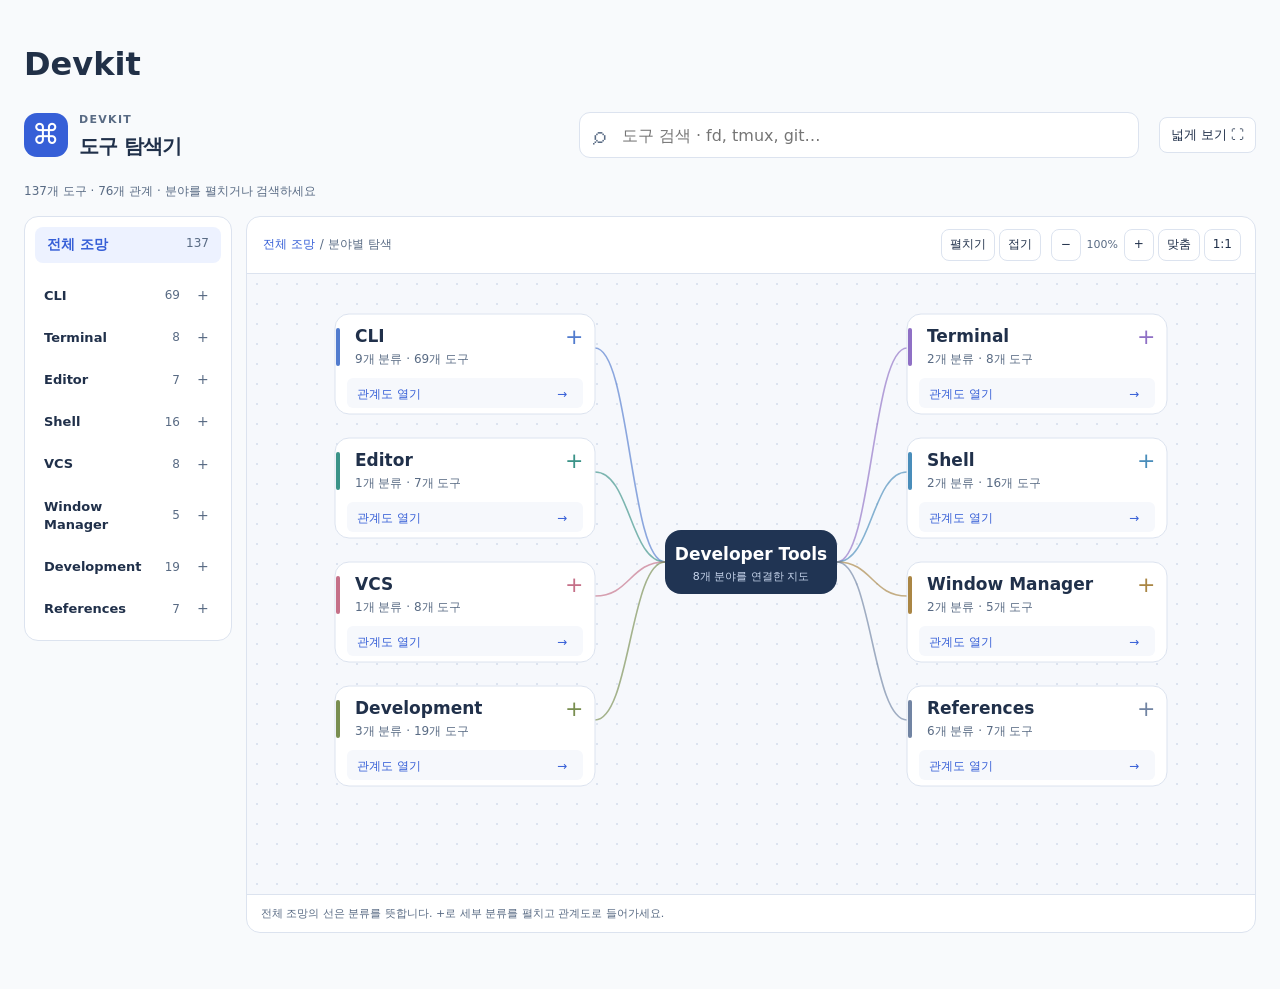
==== commit 94752710: "refactor: unify devkit reference catalog" ====
--- a/cmdtreemap/web/index.html
+++ b/cmdtreemap/web/index.html
@@ -1,5 +1,5 @@
 <!doctype html>
-<html lang="ko">
+<html lang="ko" data-mode="light">
 <head>
   <meta charset="utf-8"><meta name="viewport" content="width=device-width, initial-scale=1">
   <title>Devkit · 도구 탐색기</title>
@@ -8,6 +8,6 @@
 </head>
 <body><main>
   <h1>Devkit</h1>
-  <section data-devkit data-catalog="../../reference/cli/catalog.json" data-cheatsheets="../../reference/cheatsheets/catalog.json" aria-label="Devkit 도구 탐색"><p>데이터를 불러오는 중...</p></section>
+  <section data-devkit data-catalog="../../reference/catalog.json" aria-label="Devkit 도구 탐색"><p>데이터를 불러오는 중...</p></section>
   <noscript><p>JavaScript가 필요합니다. <a href="https://github.com/clang-engineer/devkit/tree/main/reference/cheatsheets">치트시트 원본</a></p></noscript>
 </main><script type="module" src="../../src/index.js"></script></body></html>
--- a/src/styles/explorer.css
+++ b/src/styles/explorer.css
@@ -1,130 +1,214 @@
-/* Scoped to the Devkit explorer; follows the blog's light/dark theme. */
+/* Shared explorer. Host layout stays outside this stylesheet. */
 .dk-app {
-  --dk-bg: var(--main-bg, #f8fafc); --dk-card: var(--card-bg, #fff);
-  --dk-text: var(--text-color, #213047); --dk-muted: var(--text-muted-color, #607084);
-  --dk-line: var(--main-border-color, #d8dfe9); --dk-accent: var(--link-color, #285bb5);
-  --dk-node: #fff9e9; --dk-node-line: #c2aa70; --dk-edge: #8a98ac;
-  color: var(--dk-text); font: inherit; margin: 0 0 2rem; min-width: 0;
+  --dk-bg: #f6f8fc;
+  --dk-card: #fff;
+  --dk-text: #20304a;
+  --dk-muted: #596b84;
+  --dk-line: #dce3ef;
+  --dk-accent: #365fd7;
+  --dk-tint: #edf2ff;
+  --dk-edge: #95a5bd;
+  --dk-domain: #7184a3;
+  color: var(--dk-text);
+  font: 14px/1.6 system-ui, -apple-system, sans-serif;
+  min-width: 0;
+  margin-bottom: 2rem;
+  container: devkit / inline-size;
 }
 html[data-mode='dark'] .dk-app {
-  --dk-node: #303029; --dk-node-line: #8d805d; --dk-edge: #78899f;
+  --dk-bg: #111a29; --dk-card: #182335; --dk-text: #e4ebf6;
+  --dk-muted: #a1b1c9; --dk-line: #34435b; --dk-accent: #97b4ff;
+  --dk-tint: #263956; --dk-edge: #778ba9;
+  color-scheme: dark;
 }
 @media (prefers-color-scheme: dark) {
-  html:not([data-mode='light']) .dk-app { --dk-node: #303029; --dk-node-line: #8d805d; --dk-edge: #78899f; }
+  html:not([data-mode='light']) .dk-app {
+    --dk-bg: #111a29; --dk-card: #182335; --dk-text: #e4ebf6;
+    --dk-muted: #a1b1c9; --dk-line: #34435b; --dk-accent: #97b4ff;
+    --dk-tint: #263956; --dk-edge: #778ba9;
+    color-scheme: dark;
+  }
 }
 .dk-app *, .dk-app *::before, .dk-app *::after { box-sizing: border-box; }
 .dk-app [hidden] { display: none !important; }
-.dk-app button { font: inherit; font-size: .85rem; color: var(--dk-text); cursor: pointer; background: var(--dk-card); border: 1px solid var(--dk-line); border-radius: 7px; padding: .5rem .75rem; line-height: 1.35; }
-.dk-app button:hover { border-color: var(--dk-accent); color: var(--dk-accent); }
 .dk-app :is(button, input, a, [tabindex]):focus-visible { outline: 3px solid var(--dk-accent); outline-offset: 3px; }
-.dk-app a { color: var(--dk-accent); text-decoration: none; border-bottom: 0; overflow-wrap: anywhere; }
+.dk-app button {
+  font: inherit; color: var(--dk-text); cursor: pointer;
+  background: var(--dk-card); border: 1px solid var(--dk-line);
+  border-radius: 8px; padding: 7px 11px; min-height: 36px; line-height: 1.4;
+}
+.dk-app button:hover { background: var(--dk-tint); border-color: var(--dk-accent); }
+.dk-app button:disabled { cursor: wait; opacity: .6; }
+.dk-app a { color: var(--dk-accent); border-bottom: 0; text-decoration: none; overflow-wrap: anywhere; }
 .dk-app a:hover { text-decoration: underline; }
-.dk-app p { margin: 0 0 .75rem; }
-.dk-app .dk-heading { display: flex; align-items: center; justify-content: space-between; gap: 1rem; margin: 0 0 1.15rem; }
-.dk-app .dk-eyebrow { font-size: .68rem; font-weight: 700; letter-spacing: .12em; color: var(--dk-muted); margin: 0 0 .4rem; overflow-wrap: anywhere; }
-.dk-app .dk-intro { font-size: .91rem; margin: 0; }
-.dk-app .dk-topbar { display: flex; gap: 1rem; align-items: center; justify-content: space-between; }
-.dk-app .dk-views { display: inline-flex; gap: 4px; background: var(--dk-bg); border: 1px solid var(--dk-line); padding: 4px; border-radius: 11px; flex-shrink: 0; }
-.dk-app .dk-views button { padding: .6rem 1.15rem; background: transparent; border-color: transparent; font-weight: 650; }
-.dk-app .dk-views [aria-pressed='true'] { background: var(--dk-card); color: var(--dk-accent); border-color: var(--dk-line); box-shadow: 0 1px 3px #0000000b; }
-.dk-app .dk-search { width: min(380px, 100%); }
-.dk-app .dk-search input { width: 100%; padding: .7rem .9rem; font: inherit; font-size: .88rem; border: 1px solid var(--dk-line); border-radius: 9px; color: var(--dk-text); background: var(--dk-card); }
-.dk-app .dk-categories { display: flex; gap: .4rem; overflow-x: auto; margin: 1rem 0 .6rem; padding: .15rem .15rem .6rem; scrollbar-width: thin; }
-.dk-app .dk-categories button { flex-shrink: 0; font-size: .76rem; padding: .4rem .7rem; border-radius: 20px; white-space: nowrap; }
-.dk-app .dk-categories [aria-pressed='true'] { background: var(--dk-text); color: var(--dk-card); border-color: var(--dk-text); }
-.dk-app .dk-statusbar { display: flex; gap: 1rem; align-items: center; justify-content: space-between; min-height: 2rem; margin-bottom: .5rem; }
-.dk-app .dk-statusbar p { font-size: .77rem; color: var(--dk-muted); margin: 0; }
-.dk-app .dk-layout { display: grid; grid-template-columns: minmax(0, 1fr) minmax(280px, 335px); gap: 1rem; align-items: start; }
-.dk-app .dk-explorer { min-width: 0; border: 1px solid var(--dk-line); border-radius: 12px; overflow: hidden; background: var(--dk-card); }
-.dk-app .dk-maptools { display: flex; align-items: center; justify-content: space-between; gap: .75rem; padding: .65rem .8rem; border-bottom: 1px solid var(--dk-line); }
-.dk-app .dk-maptools > span { font-size: .7rem; color: var(--dk-muted); }
-.dk-app .dk-maptools > div { display: flex; align-items: center; gap: 4px; flex-shrink: 0; }
-.dk-app .dk-maptools button { padding: .25rem .48rem; font-size: .77rem; }
-.dk-app .dk-maptools output { width: 42px; text-align: center; color: var(--dk-muted); font-size: .7rem; }
-.dk-app .dk-viewport { height: 620px; overflow: auto; cursor: grab; background-color: var(--dk-bg); background-image: radial-gradient(var(--dk-line) .8px, transparent .8px); background-size: 18px 18px; scrollbar-width: thin; }
+.dk-app p { margin: 0 0 12px; }
+.dk-app h2, .dk-app h3 { color: var(--dk-text); line-height: 1.4; }
+.dk-app small { color: var(--dk-muted); font-weight: 400; font-size: 12px; margin-left: 6px; }
+.dk-app .dk-sr { position: absolute; width: 1px; height: 1px; overflow: hidden; clip: rect(0,0,0,0); white-space: nowrap; }
+
+/* One global search, always in reach. Results do not move the canvas. */
+.dk-app .dk-heading { display: flex; align-items: center; gap: 20px; padding: 6px 0 20px; }
+.dk-app .dk-brand { display: flex; align-items: center; gap: 11px; flex-shrink: 0; }
+.dk-app .dk-brand-icon { display: grid; place-items: center; width: 44px; height: 44px; border-radius: 13px; color: #fff; background: #365fd7; font-size: 28px; }
+.dk-app .dk-eyebrow { color: var(--dk-muted); font-size: 11px; letter-spacing: .12em; font-weight: 650; margin: 0 0 3px; }
+.dk-app .dk-brand h2 { font-size: 20px; letter-spacing: -.04em; margin: 0; }
+.dk-app .dk-search-wrap { position: relative; flex: 1; max-width: 560px; margin-left: auto; z-index: 5; }
+.dk-app .dk-search { display: flex; align-items: center; width: 100%; }
+.dk-app .dk-search-icon { position: absolute; left: 14px; font-size: 25px; color: var(--dk-muted); }
+.dk-app .dk-search input { width: 100%; height: 46px; padding: 10px 42px; font: inherit; font-size: 16px; border: 1px solid var(--dk-line); border-radius: 11px; color: var(--dk-text); background: var(--dk-card); }
+.dk-app .dk-search input::-webkit-search-cancel-button { -webkit-appearance: none; }
+.dk-app .dk-search-clear { position: absolute; top: 5px; right: 5px; border: 0; font-size: 20px; padding: 2px 10px; }
+.dk-app [data-fullscreen] { white-space: nowrap; font-size: 13px; }
+.dk-app .dk-search-results { position: absolute; inset: calc(100% + 8px) 0 auto; max-height: min(460px, 65vh); overflow: auto; overscroll-behavior: contain; background: var(--dk-card); border: 1px solid var(--dk-line); border-radius: 12px; box-shadow: 0 12px 36px #0b1f4426; padding: 10px; }
+.dk-app .dk-search-hint { font-size: 11px; color: var(--dk-muted); padding: 5px 6px 10px; margin: 0; }
+.dk-app .dk-search-row { display: flex; align-items: center; gap: 8px; border-top: 1px solid var(--dk-line); padding: 7px 0; }
+.dk-app .dk-tool-row { min-width: 0; flex: 1; text-align: left; border: 0; padding: 8px; }
+.dk-app .dk-tool-row strong { display: block; font-size: 15px; }
+.dk-app .dk-tool-row span { display: block; font-size: 12px; color: var(--dk-muted); overflow: hidden; text-overflow: ellipsis; white-space: nowrap; }
+.dk-app [data-quick] { color: var(--dk-accent); background: var(--dk-tint); font-size: 12px; white-space: nowrap; }
+.dk-app .dk-statusbar { display: flex; align-items: center; justify-content: space-between; gap: 12px; margin: 0 0 12px; min-height: 24px; }
+.dk-app .dk-statusbar p { font-size: 12px; color: var(--dk-muted); margin: 0; }
+
+/* No empty inspector column. The graph gets the available width. */
+.dk-app .dk-layout { display: grid; grid-template-columns: 208px minmax(0,1fr); gap: 14px; align-items: start; }
+.dk-app[data-detail-open='true'] .dk-layout { grid-template-columns: 190px minmax(0,1fr) 320px; }
+.dk-app .dk-sidebar { min-width: 0; background: var(--dk-card); border: 1px solid var(--dk-line); border-radius: 14px; padding: 10px; }
+.dk-app .dk-nav-toggle { display: none; }
+.dk-app .dk-navigation { max-height: 700px; overflow: auto; scrollbar-width: thin; }
+.dk-app .dk-navigation button { background: transparent; border-color: transparent; text-align: left; }
+.dk-app .dk-nav-all { display: block; width: 100%; margin-bottom: 12px; font-weight: 650; }
+.dk-app .dk-nav-all small { float: right; }
+.dk-app .dk-nav-heading { display: flex; align-items: center; }
+.dk-app .dk-nav-heading > button:first-child { flex: 1; min-width: 0; display: flex; align-items: center; justify-content: space-between; font-weight: 600; padding: 11px 8px; }
+.dk-app .dk-nav-heading > button:last-child { padding: 7px; min-width: 32px; color: var(--dk-muted); }
+.dk-app .dk-nav-heading span { font-size: 13px; }
+.dk-app .dk-nav-children { margin: 2px 0 12px 12px; padding-left: 5px; border-left: 1px solid var(--dk-line); }
+.dk-app .dk-nav-children button { display: block; width: 100%; font-size: 12px; padding: 8px 5px; overflow-wrap: anywhere; }
+.dk-app .dk-navigation [aria-pressed='true'] { color: var(--dk-accent); background: var(--dk-tint); }
+.dk-app .dk-navigation button:hover { background: var(--dk-bg); }
+
+/* Canvas chrome; typography has fixed readable sizes, not rem inherited from posts. */
+.dk-app .dk-explorer { min-width: 0; border: 1px solid var(--dk-line); border-radius: 14px; overflow: hidden; background: var(--dk-card); }
+.dk-app .dk-map-header { display: flex; flex-wrap: wrap; align-items: center; justify-content: space-between; gap: 8px; padding: 10px 14px; border-bottom: 1px solid var(--dk-line); }
+.dk-app .dk-breadcrumb { display: flex; align-items: center; flex-wrap: wrap; gap: 3px; font-size: 12px; color: var(--dk-muted); }
+.dk-app .dk-breadcrumb button { border: 0; padding: 4px 2px; background: transparent; color: var(--dk-accent); font-size: inherit; }
+.dk-app .dk-maptools, .dk-app .dk-maptools > span, .dk-app .dk-maptools > div { display: flex; align-items: center; gap: 4px; }
+.dk-app .dk-maptools { flex-wrap: wrap; gap: 10px; }
+.dk-app .dk-maptools button { font-size: 12px; padding: 5px 8px; min-width: 30px; min-height: 32px; }
+.dk-app .dk-maptools output { font-size: 11px; color: var(--dk-muted); width: 35px; text-align: center; }
+.dk-app .dk-viewport { height: 620px; overflow: auto; cursor: grab; background: radial-gradient(var(--dk-line) .8px, transparent .8px) 0 0 / 20px 20px var(--dk-bg); scrollbar-width: thin; }
 .dk-app .dk-viewport.is-dragging { cursor: grabbing; user-select: none; }
-.dk-app .dk-stage { padding: 22px; width: max-content; min-width: 100%; }
-.dk-app .dk-board { margin-bottom: 24px; width: max-content; background: var(--dk-card); border: 1px solid var(--dk-line); border-radius: 12px; }
-.dk-app .dk-board:last-child { margin-bottom: 0; }
-.dk-app .dk-board h3 { font-size: .86rem; line-height: 1.4; letter-spacing: .02em; font-weight: 650; padding: 14px 22px; margin: 0; border-bottom: 1px solid var(--dk-line); }
-.dk-app small { color: var(--dk-muted); font-weight: 400; font-size: .72rem; margin-left: .35rem; }
-.dk-app svg { display: block; max-width: none; overflow: visible; }
+.dk-app .dk-stage { display: flex; flex-direction: column; align-items: center; gap: 16px; padding: 16px; width: max-content; min-width: 100%; }
+.dk-app .dk-board { width: max-content; border: 1px solid var(--dk-line); border-radius: 12px; background: var(--dk-card); overflow: hidden; }
+.dk-app .dk-board h3 { font-size: 14px; padding: 14px 20px; margin: 0; border-bottom: 1px solid var(--dk-line); }
+.dk-app svg { display: block; max-width: none; overflow: visible; font-family: inherit; }
 .dk-app .dk-node { cursor: pointer; }
-.dk-app .dk-node rect { fill: var(--dk-node); stroke: var(--dk-node-line); stroke-width: 1.25; }
-.dk-app .dk-node text { fill: var(--dk-text); pointer-events: none; font-family: inherit; }
-.dk-app .dk-node-title { font-size: 14px; font-weight: 650; }
-.dk-app .dk-node-hint { font-size: 10px; opacity: .75; }
-.dk-app .dk-node:hover rect, .dk-app .dk-node:focus-visible rect { stroke: var(--dk-accent); stroke-width: 2.5; }
-.dk-app .dk-node.is-selected rect { fill: #285bb5; stroke: var(--dk-accent); stroke-width: 2; }
+.dk-app .dk-node rect { fill: var(--dk-card); stroke: var(--dk-edge); stroke-width: 1.2; }
+.dk-app .dk-node text { fill: var(--dk-text); pointer-events: none; }
+.dk-app .dk-node-title { font-size: 15px; font-weight: 650; }
+.dk-app .dk-node-hint { font-size: 10px; }
+.dk-app .dk-node:hover rect, .dk-app .dk-node:focus-visible rect, .dk-app .dk-node.is-related rect { stroke: var(--dk-accent); stroke-width: 2; }
+.dk-app .dk-node.is-selected rect { fill: #365fd7; stroke: #365fd7; stroke-width: 2; }
 .dk-app .dk-node.is-selected text { fill: #fff; }
-.dk-app .dk-node.is-related rect { stroke: var(--dk-accent); stroke-width: 2; }
-.dk-app .dk-node.is-context:not(.is-selected):not(.is-related) { opacity: .55; }
+.dk-app .dk-node.is-context:not(.is-selected):not(.is-related) { opacity: .6; }
 .dk-app .dk-edge { cursor: pointer; }
 .dk-app .dk-edge-hit { fill: none; stroke: transparent; stroke-width: 16; }
 .dk-app .dk-edge-line { fill: none; stroke: var(--dk-edge); stroke-width: 1.6; pointer-events: none; }
 .dk-app marker path { fill: var(--dk-edge); }
 .dk-app .dk-edge.is-complement .dk-edge-line { stroke-dasharray: 5 4; }
 .dk-app .dk-edge.is-selected .dk-edge-line, .dk-app .dk-edge:hover .dk-edge-line, .dk-app .dk-edge:focus-visible .dk-edge-line { stroke: var(--dk-accent); stroke-width: 2.6; }
-.dk-app .dk-legend { font-size: .69rem; color: var(--dk-muted); line-height: 1.6; padding: .7rem 1rem; margin: 0; border-top: 1px solid var(--dk-line); }
-.dk-app .dk-detail { border: 1px solid var(--dk-line); background: var(--dk-card); border-radius: 12px; max-height: 740px; overflow: auto; scrollbar-width: thin; scroll-margin-top: 75px; }
-.dk-app .dk-placeholder { padding: 2.5rem 1.4rem; color: var(--dk-muted); }
-.dk-app .dk-placeholder > span { font-size: 2rem; display: block; margin-bottom: 1rem; }
-.dk-app .dk-placeholder h2 { font-size: 1rem; margin: 0 0 .75rem; color: var(--dk-text); }
-.dk-app .dk-placeholder p { font-size: .85rem; line-height: 1.8; }
-.dk-app .dk-detail-head { padding: 1.3rem 1.2rem 1rem; }
-.dk-app .dk-detail-head h2 { margin: .4rem 0 .65rem; font-size: 1.65rem; letter-spacing: -.03em; overflow-wrap: anywhere; }
-.dk-app .dk-detail-head > p:last-child { font-size: .85rem; line-height: 1.75; margin: 0; }
-.dk-app .dk-detail-tabs { display: flex; border-block: 1px solid var(--dk-line); padding: 0 .7rem; gap: .35rem; }
-.dk-app .dk-detail-tabs button { border: none; border-radius: 0; border-bottom: 2px solid transparent; background: transparent; padding: .85rem .6rem; font-size: .8rem; }
+.dk-app .dk-legend { font-size: 11px; color: var(--dk-muted); padding: 10px 14px; margin: 0; border-top: 1px solid var(--dk-line); }
+
+/* Category map: clean separate branches. Colors encode domains, not chronology. */
+.dk-app [data-domain='domain:cli'] { --dk-domain: #527cce; }
+.dk-app [data-domain='domain:terminal'] { --dk-domain: #8f70c5; }
+.dk-app [data-domain='domain:editor'] { --dk-domain: #3b9388; }
+.dk-app [data-domain='domain:shell'] { --dk-domain: #498dba; }
+.dk-app [data-domain='domain:vcs'] { --dk-domain: #c57088; }
+.dk-app [data-domain='domain:window'] { --dk-domain: #aa8644; }
+.dk-app [data-domain='domain:development'] { --dk-domain: #798e50; }
+.dk-app .dk-overview-lines path { fill: none; stroke: var(--dk-domain); stroke-opacity: .65; stroke-width: 1.6; }
+.dk-app .dk-overview-root { fill: #203453; }
+.dk-app .dk-overview-root-title { fill: #fff; font-size: 17px; font-weight: 650; }
+.dk-app .dk-overview-root-hint { fill: #c8d6ed; font-size: 11px; }
+.dk-app .dk-overview-frame { fill: var(--dk-card); stroke: var(--dk-line); }
+.dk-app .dk-domain-stripe { fill: var(--dk-domain); }
+.dk-app .dk-overview-toggle rect { fill: transparent; }
+.dk-app .dk-overview-title { fill: var(--dk-text); font-size: 17px; font-weight: 650; }
+.dk-app .dk-overview-sign { fill: var(--dk-domain); font-size: 22px; }
+.dk-app .dk-overview-meta { fill: var(--dk-muted); font-size: 12px; }
+.dk-app .dk-overview-category rect, .dk-app .dk-overview-jump rect { fill: var(--dk-bg); }
+.dk-app .dk-overview-category text { fill: var(--dk-text); font-size: 12px; }
+.dk-app .dk-overview-category .dk-category-count { fill: var(--dk-muted); font-size: 11px; }
+.dk-app .dk-overview-jump text { fill: var(--dk-accent); font-size: 12px; }
+.dk-app .dk-overview [role='button'] { cursor: pointer; }
+.dk-app .dk-overview [role='button']:hover rect, .dk-app .dk-overview [role='button']:focus-visible rect { stroke: var(--dk-domain); stroke-width: 2; }
+.dk-app .dk-overview text { pointer-events: none; }
+
+/* One inspector DOM, docked on wide screens or promoted into a native dialog. */
+.dk-app .dk-panel-host { min-width: 0; }
+.dk-app .dk-detail { border: 1px solid var(--dk-line); border-radius: 14px; background: var(--dk-card); max-height: 740px; overflow: auto; scrollbar-width: thin; }
+.dk-app .dk-detail-actions { display: flex; align-items: center; justify-content: space-between; position: sticky; top: 0; z-index: 1; background: var(--dk-card); padding: 10px 14px; border-bottom: 1px solid var(--dk-line); color: var(--dk-muted); font-size: 12px; }
+.dk-app .dk-detail-actions button { font-size: 12px; }
+.dk-app .dk-detail-head { padding: 20px 20px 16px; }
+.dk-app .dk-detail-head h2 { font-size: 26px; letter-spacing: -.035em; margin: 8px 0 12px; overflow-wrap: anywhere; }
+.dk-app .dk-detail-head > p:last-child { font-size: 14px; line-height: 1.8; margin: 0; }
+.dk-app .dk-detail-tabs { display: flex; border-block: 1px solid var(--dk-line); gap: 8px; padding: 0 16px; }
+.dk-app .dk-detail-tabs button { border: 0; border-bottom: 2px solid transparent; border-radius: 0; background: transparent; padding: 12px 8px; font-size: 13px; }
 .dk-app .dk-detail-tabs [aria-pressed='true'] { color: var(--dk-accent); border-bottom-color: var(--dk-accent); font-weight: 650; }
-.dk-app .dk-detail-body { padding: 1rem 1.2rem 1.4rem; font-size: .82rem; line-height: 1.75; overflow-wrap: anywhere; }
-.dk-app .dk-detail-body h3 { font-size: .87rem; margin: 1.4rem 0 .65rem; line-height: 1.5; }
-.dk-app .dk-detail-body > h3:first-child { margin-top: .15rem; }
-.dk-app .dk-muted { color: var(--dk-muted); font-size: .76rem; line-height: 1.7; }
-.dk-app .dk-relation { margin: .6rem 0; border: 1px solid var(--dk-line); border-radius: 8px; }
-.dk-app .dk-relation summary { padding: .7rem .7rem; cursor: pointer; font-size: .8rem; }
+.dk-app .dk-detail-body { padding: 16px 20px 24px; overflow-wrap: anywhere; font-size: 13px; line-height: 1.8; }
+.dk-app .dk-detail-body h3 { font-size: 14px; margin: 22px 0 10px; }
+.dk-app .dk-detail-body > h3:first-child { margin-top: 0; }
+.dk-app .dk-muted { font-size: 12px; color: var(--dk-muted); }
+.dk-app .dk-relation { margin: 10px 0; border: 1px solid var(--dk-line); border-radius: 9px; }
+.dk-app .dk-relation summary { padding: 12px; cursor: pointer; font-size: 13px; }
 .dk-app .dk-relation summary > span:first-child { font-weight: 650; }
-.dk-app .dk-badge { display: inline-block; font-size: .63rem; border: 1px solid var(--dk-line); border-radius: 4px; padding: .05rem .3rem; margin-left: .4rem; color: var(--dk-muted); white-space: nowrap; }
-.dk-app .dk-relation dl { margin: 0; padding: .4rem .8rem; }
-.dk-app .dk-relation dt { font-size: .7rem; color: var(--dk-muted); margin-bottom: .3rem; font-weight: 600; }
-.dk-app .dk-relation dd { margin: 0 0 .85rem; font-size: .8rem; }
-.dk-app .dk-relation > button { margin: 0 .7rem .75rem; font-size: .72rem; }
-.dk-app pre { white-space: pre-wrap; overflow-wrap: anywhere; padding: .7rem .8rem; background: var(--dk-bg); border: 1px solid var(--dk-line); border-radius: 7px; margin: .5rem 0; line-height: 1.65; }
-.dk-app code { font-family: ui-monospace, SFMono-Regular, Consolas, monospace; font-size: .76rem; color: var(--dk-text); background: transparent; padding: 0; }
-.dk-app .dk-examples { padding: 0; margin: 0; list-style: none; }
-.dk-app .dk-examples li { padding: .8rem 0; border-bottom: 1px solid var(--dk-line); }
-.dk-app .dk-examples li > p { margin: 0 0 .3rem; font-size: .78rem; }
-.dk-app .dk-examples button { font-size: .66rem; padding: .22rem .45rem; }
-.dk-app .dk-attribution { font-size: .7rem; margin-top: .9rem; }
-.dk-app .dk-links { padding: 0; margin: .5rem 0; list-style: none; }
-.dk-app .dk-links li { margin: .55rem 0; }
-.dk-app .dk-links a { display: block; padding: .55rem .7rem; border: 1px solid var(--dk-line); border-radius: 7px; font-size: .78rem; }
-.dk-app .dk-resource-shortcut { border-top: 1px solid var(--dk-line); margin-top: 1.3rem; }
-.dk-app .dk-list { padding: .8rem; height: 688px; overflow: auto; scrollbar-width: thin; }
-.dk-app .dk-tool-row { display: block; text-align: left; width: 100%; padding: .85rem 1rem; margin-bottom: .55rem; }
-.dk-app .dk-tool-row.is-selected { border-color: var(--dk-accent); box-shadow: inset 3px 0 0 var(--dk-accent); }
-.dk-app .dk-row-title { display: block; font-size: .92rem; font-weight: 650; }
-.dk-app .dk-row-desc { display: block; font-size: .77rem; color: var(--dk-muted); margin: .3rem 0; line-height: 1.6; }
-.dk-app .dk-row-resources { display: block; color: var(--dk-accent); font-size: .66rem; }
-.dk-app .dk-empty { padding: 2rem; max-width: 430px; color: var(--dk-muted); font-size: .85rem; }
-.dk-app .dk-sr { position: absolute; width: 1px; height: 1px; padding: 0; margin: -1px; overflow: hidden; clip: rect(0,0,0,0); white-space: nowrap; border: 0; }
-.dk-app:fullscreen { overflow: auto; padding: 1.5rem 2rem; background: var(--dk-bg); }
-.dk-app:fullscreen .dk-viewport { height: calc(100vh - 280px); }
-.dk-app:fullscreen .dk-detail { max-height: calc(100vh - 210px); }
-@media (max-width: 1100px) { .dk-app .dk-maptools > span { display: none; } .dk-app .dk-maptools { justify-content: flex-end; } }
-@media (max-width: 850px) {
-  .dk-app .dk-layout { grid-template-columns: 1fr; }
-  .dk-app .dk-detail { max-height: none; }
-  .dk-app .dk-viewport { height: 430px; }
-  .dk-app .dk-list { height: 410px; }
-  .dk-app .dk-topbar { flex-wrap: wrap; gap: .7rem; }
-  .dk-app .dk-search { width: 100%; }
-  .dk-app .dk-heading { align-items: flex-start; }
-  .dk-app .dk-heading > button { font-size: .72rem; white-space: nowrap; }
-  .dk-app .dk-intro { font-size: .82rem; }
-  .dk-app .dk-stage { padding: 14px; }
-  .dk-app .dk-legend { font-size: .64rem; }
-  .dk-app:fullscreen { padding: 1rem; }
-  .dk-app:fullscreen .dk-viewport { height: 430px; }
-  .dk-app:fullscreen .dk-detail { max-height: none; }
-}
+.dk-app .dk-badge { display: inline-block; font-size: 11px; color: var(--dk-accent); background: var(--dk-tint); border-radius: 4px; padding: 0 5px; margin-left: 5px; }
+.dk-app .dk-relation dl { margin: 0; padding: 6px 14px; }
+.dk-app .dk-relation dt { font-size: 11px; color: var(--dk-muted); margin-bottom: 5px; }
+.dk-app .dk-relation dd { margin: 0 0 14px; }
+.dk-app .dk-relation > button { margin: 0 12px 14px; font-size: 12px; }
+.dk-app pre { white-space: pre-wrap; overflow-wrap: anywhere; background: var(--dk-bg); border: 1px solid var(--dk-line); padding: 12px; border-radius: 8px; margin: 8px 0; line-height: 1.7; }
+.dk-app code { font: 13px/1.7 ui-monospace, SFMono-Regular, Consolas, monospace; color: var(--dk-text); background: transparent; padding: 0; }
+.dk-app .dk-examples { list-style: none; padding: 0; margin: 0; }
+.dk-app .dk-examples li { border-bottom: 1px solid var(--dk-line); padding: 12px 0; }
+.dk-app .dk-examples li > p { margin: 0 0 6px; }
+.dk-app .dk-examples button { font-size: 11px; min-height: 30px; }
+.dk-app .dk-attribution { font-size: 11px; margin-top: 14px; }
+.dk-app .dk-links { list-style: none; padding: 0; margin: 8px 0; }
+.dk-app .dk-links li { margin: 8px 0; }
+.dk-app .dk-links a { display: block; padding: 10px 12px; border: 1px solid var(--dk-line); border-radius: 8px; }
+.dk-app .dk-resource-shortcut { margin-top: 20px; border-top: 1px solid var(--dk-line); }
+.dk-app .dk-placeholder, .dk-app .dk-empty { padding: 24px; max-width: 430px; color: var(--dk-muted); }
+.dk-app .dk-placeholder h2 { font-size: 17px; }
+.dk-app .dk-detail-dialog { width: min(440px, calc(100% - 24px)); max-height: calc(100dvh - 32px); padding: 0; border: 0; border-radius: 16px; margin: auto 16px auto auto; background: var(--dk-card); color: var(--dk-text); overflow: auto; overscroll-behavior: contain; box-shadow: 0 18px 60px #0005; }
+.dk-app .dk-detail-dialog::backdrop { background: #0a14265c; }
+.dk-app .dk-detail-dialog .dk-detail { max-height: calc(100dvh - 32px); border: 0; }
+.dk-app.is-expanded { position: fixed; inset: 0; z-index: 10000; overflow: auto; overscroll-behavior: contain; padding: 20px 24px; background: var(--dk-bg); margin: 0; }
+.dk-app.is-expanded .dk-viewport { height: calc(100dvh - 220px); min-height: 380px; }
+
+@container devkit (max-width: 1000px) {
+  .dk-app .dk-heading { flex-wrap: wrap; gap: 12px; padding-bottom: 12px; }
+  .dk-app .dk-brand { flex: 1; }
+  .dk-app .dk-search-wrap { order: 3; flex-basis: 100%; max-width: none; }
+  .dk-app .dk-layout, .dk-app[data-detail-open='true'] .dk-layout { grid-template-columns: minmax(0,1fr); gap: 10px; }
+  .dk-app .dk-sidebar { padding: 4px; }
+  .dk-app .dk-nav-toggle { display: flex; justify-content: space-between; width: 100%; border: 0; background: transparent; min-height: 40px; }
+  .dk-app .dk-navigation { display: none; max-height: 260px; padding: 4px 8px; }
+  .dk-app[data-nav-open='true'] .dk-navigation { display: block; }
+  .dk-app .dk-map-header { padding: 6px 10px; }
+  .dk-app .dk-maptools { width: 100%; justify-content: space-between; gap: 6px; }
+  .dk-app .dk-maptools button { min-height: 36px; }
+  .dk-app .dk-viewport { height: 480px; }
+  .dk-app .dk-stage { padding: 12px; }
+  .dk-app .dk-legend { font-size: 11px; }
+}
+@media (max-width: 600px) {
+  .dk-app .dk-detail-dialog { width: 100vw; max-width: 100vw; max-height: 88dvh; margin: auto 0 0; border-radius: 18px 18px 0 0; }
+  .dk-app .dk-detail-dialog .dk-detail { max-height: 88dvh; padding-bottom: env(safe-area-inset-bottom); }
+  .dk-app .dk-detail-actions button { min-height: 42px; }
+  .dk-app.is-expanded { padding: 12px; }
+}
+@media (prefers-reduced-motion: no-preference) {
+  .dk-app .dk-node rect, .dk-app button { transition: background-color .12s, stroke .12s, border-color .12s; }
+}
